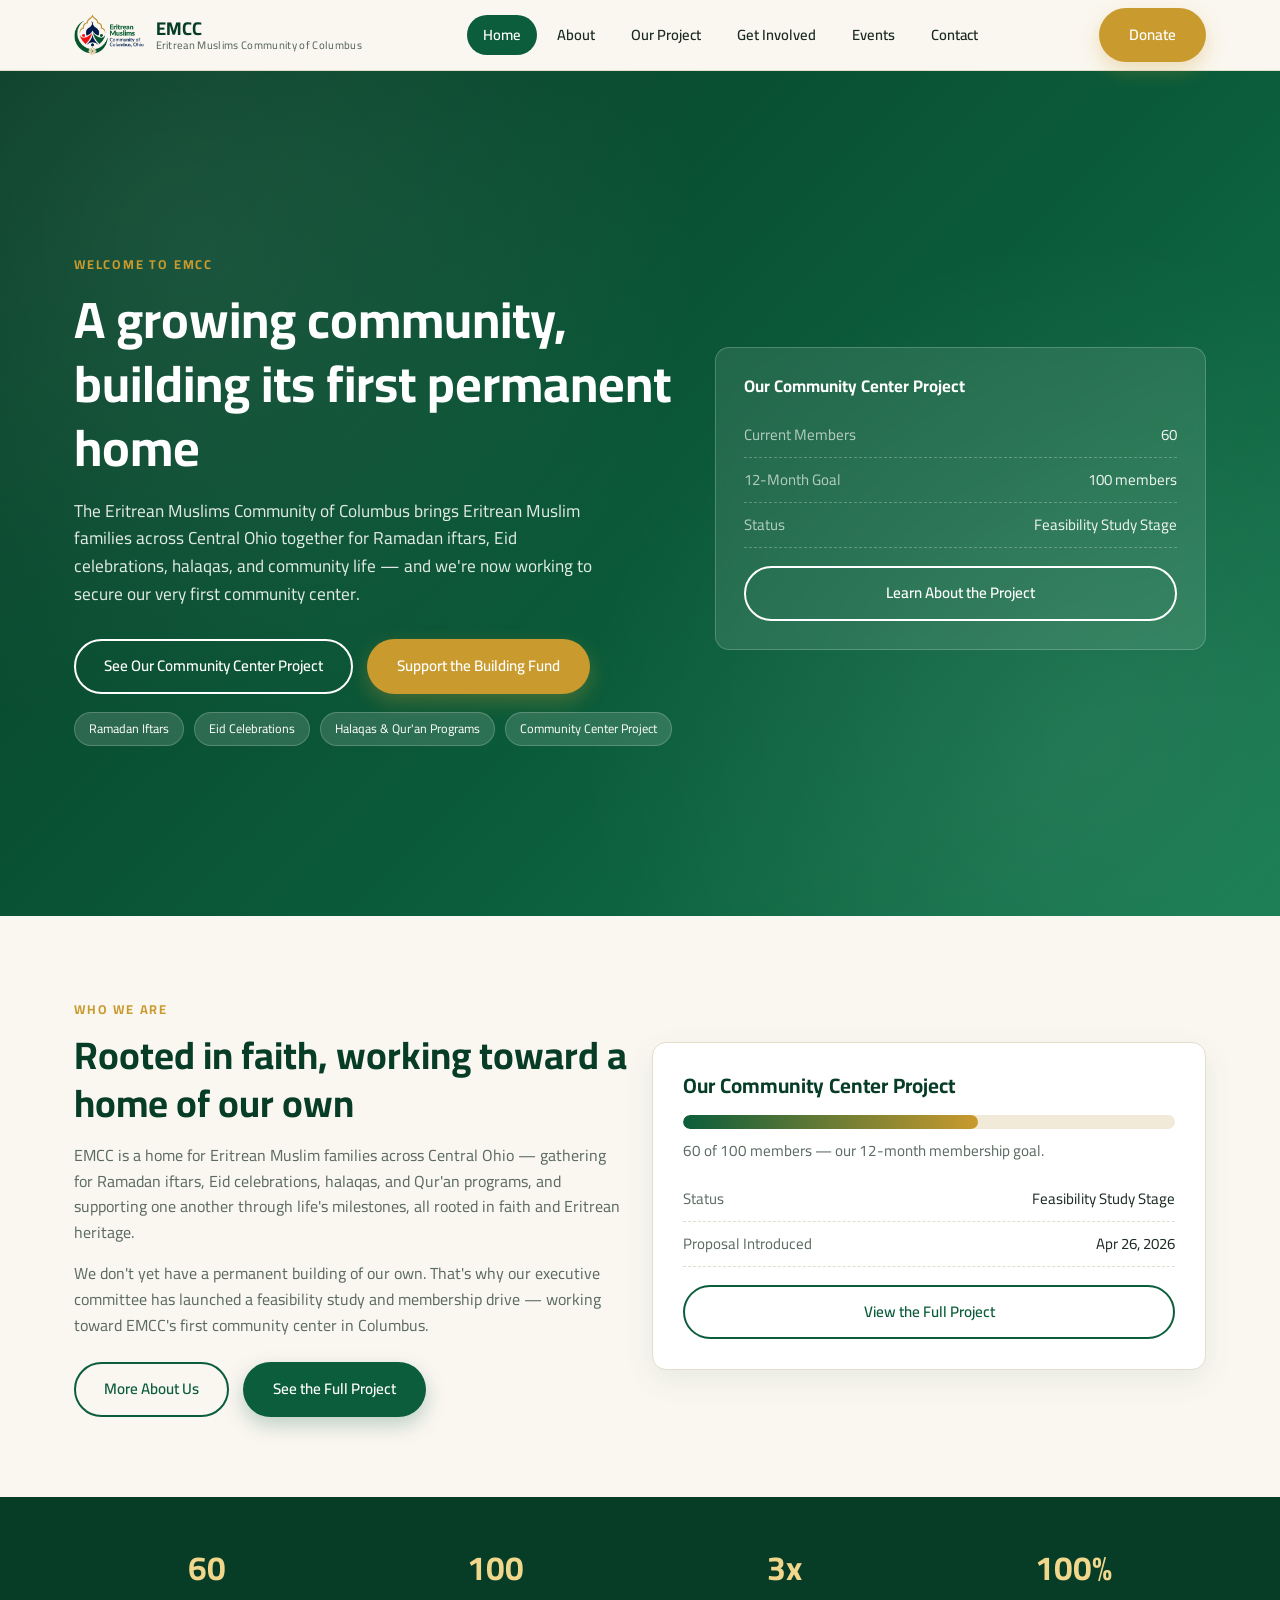
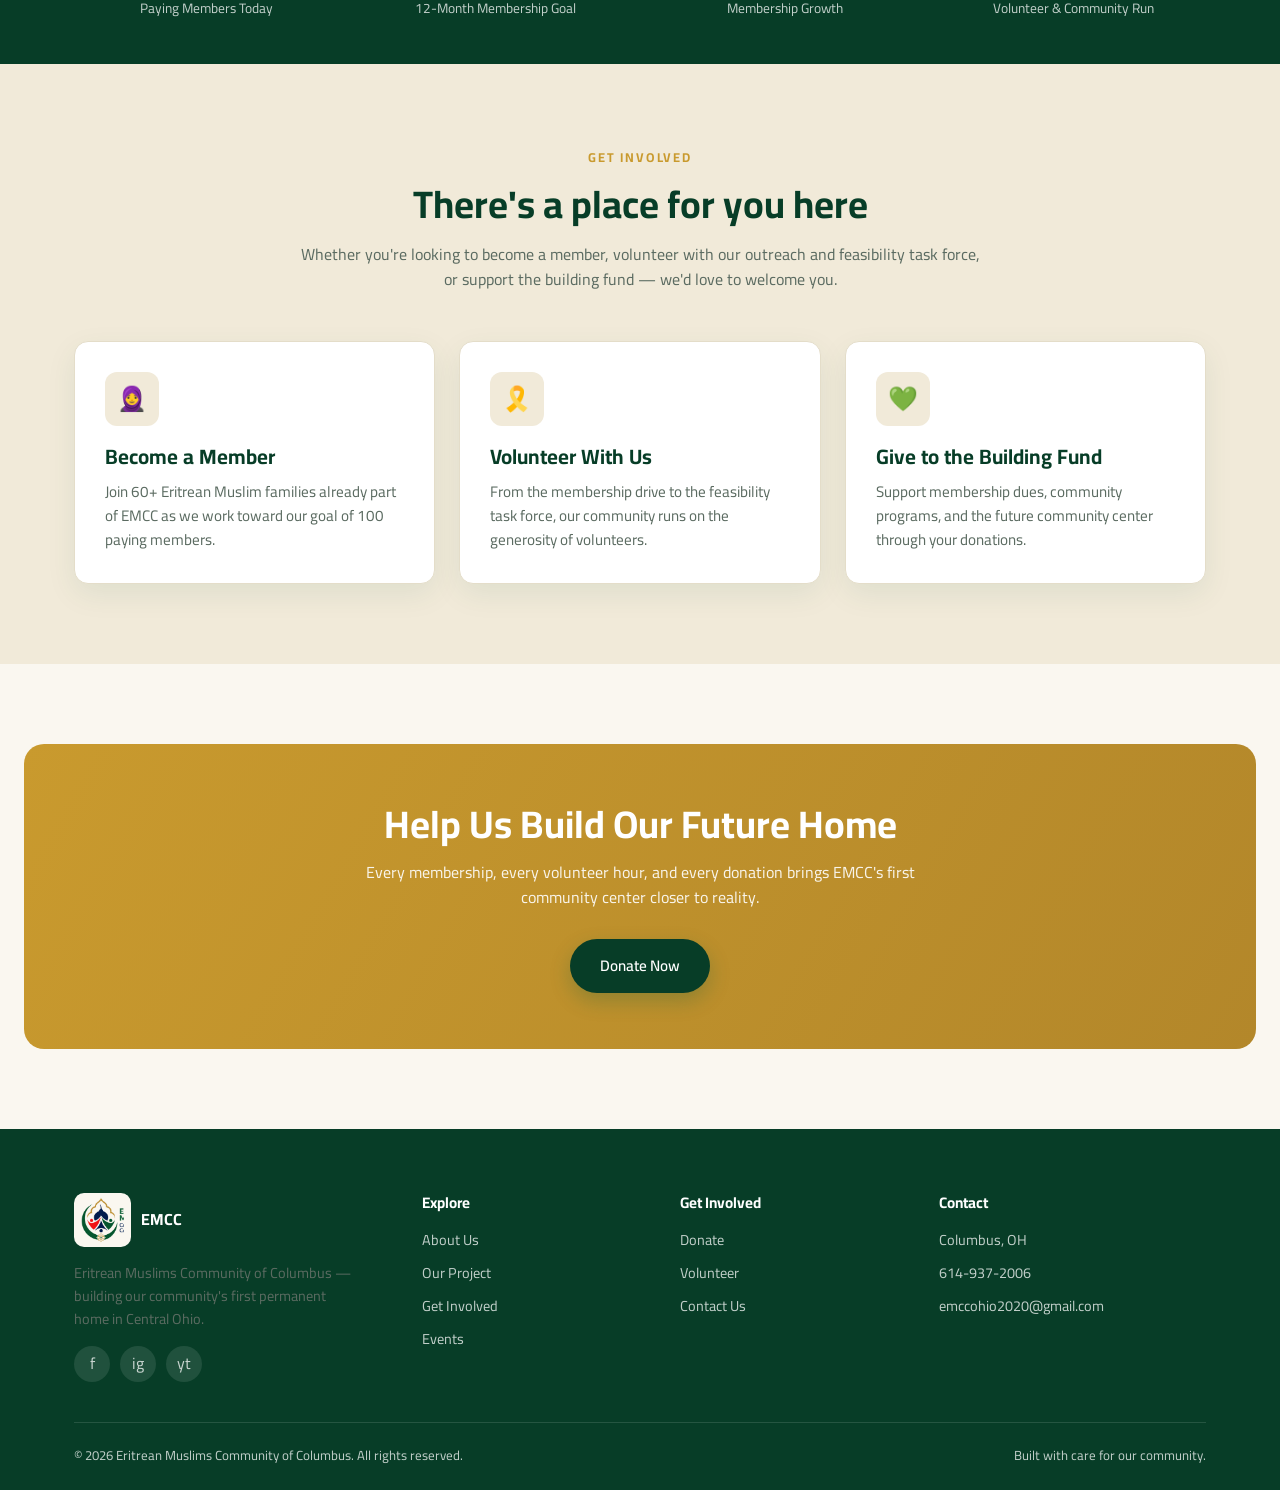
==== index.html @ d133745d "Initial version app" ====
<!DOCTYPE html>
<html lang="en">
<head>
<meta charset="UTF-8">
<meta name="viewport" content="width=device-width, initial-scale=1.0">
<title>EMCC — Eritrean Muslims Community of Columbus, Ohio</title>
<meta name="description" content="Eritrean Muslims Community of Columbus (EMCC) — building our community's first permanent community center in Columbus, Ohio.">
<link rel="preconnect" href="https://fonts.googleapis.com">
<link href="https://fonts.googleapis.com/css2?family=Cairo:wght@400;600;700;800&family=Poppins:wght@400;500;600;700&display=swap" rel="stylesheet">
<link rel="icon" type="image/png" href="assets/img/emcc-favicon.png">
<link rel="stylesheet" href="assets/css/style.css">
</head>
<body>

<header class="site-header">
  <div class="header-inner container">
    <a href="index.html" class="brand">
      <img src="assets/img/emcc-logo-full.png" alt="EMCC — Eritrean Muslims Community of Columbus" class="brand-mark-full">
      <span class="brand-text">EMCC<span class="full">Eritrean Muslims Community of Columbus</span></span>
    </a>
    <nav class="nav-links">
      <a href="index.html">Home</a>
      <a href="about.html">About</a>
      <a href="project.html">Our Project</a>
      <a href="services.html">Get Involved</a>
      <a href="events.html">Events</a>
      <a href="contact.html">Contact</a>
    </nav>
    <div class="header-cta">
      <a href="donate.html" class="btn btn-accent">Donate</a>
      <button class="nav-toggle" aria-label="Toggle menu"><span></span><span></span><span></span></button>
    </div>
  </div>
</header>

<section class="hero">
  <div class="hero-inner">
    <div>
      <span class="eyebrow">Welcome to EMCC</span>
      <h1>A growing community, building its first permanent home</h1>
      <p class="lead">The Eritrean Muslims Community of Columbus brings Eritrean Muslim families across Central Ohio together for Ramadan iftars, Eid celebrations, halaqas, and community life — and we're now working to secure our very first community center.</p>
      <div class="btn-row">
        <a href="project.html" class="btn btn-outline">See Our Community Center Project</a>
        <a href="donate.html" class="btn btn-accent">Support the Building Fund</a>
      </div>
      <div class="badge-list">
        <span class="badge">Ramadan Iftars</span>
        <span class="badge">Eid Celebrations</span>
        <span class="badge">Halaqas &amp; Qur'an Programs</span>
        <span class="badge">Community Center Project</span>
      </div>
    </div>
    <div class="hero-card">
      <h3>Our Community Center Project</h3>
      <div class="hero-info-row"><span>Current Members</span><span>60</span></div>
      <div class="hero-info-row"><span>12-Month Goal</span><span>100 members</span></div>
      <div class="hero-info-row"><span>Status</span><span>Feasibility Study Stage</span></div>
      <a href="project.html" class="btn btn-outline" style="width:100%; justify-content:center; margin-top:18px;">Learn About the Project</a>
    </div>
  </div>
</section>

<section>
  <div class="container grid grid-2" style="align-items:center;">
    <div>
      <span class="eyebrow">Who We Are</span>
      <h2>Rooted in faith, working toward a home of our own</h2>
      <p style="margin-top:16px;">EMCC is a home for Eritrean Muslim families across Central Ohio — gathering for Ramadan iftars, Eid celebrations, halaqas, and Qur'an programs, and supporting one another through life's milestones, all rooted in faith and Eritrean heritage.</p>
      <p style="margin-top:16px;">We don't yet have a permanent building of our own. That's why our executive committee has launched a feasibility study and membership drive — working toward EMCC's first community center in Columbus.</p>
      <div class="btn-row" style="margin-top:24px;">
        <a href="about.html" class="btn btn-outline-dark">More About Us</a>
        <a href="project.html" class="btn btn-primary">See the Full Project</a>
      </div>
    </div>
    <div class="card">
      <h3 style="margin-bottom:16px;">Our Community Center Project</h3>
      <div class="progress-track"><div class="progress-fill" style="width:60%;"></div></div>
      <p class="progress-caption" style="margin-bottom:14px;">60 of 100 members — our 12-month membership goal.</p>
      <div class="hero-info-row" style="border-color:var(--border); color:var(--text);"><span style="color:var(--muted);">Status</span><span>Feasibility Study Stage</span></div>
      <div class="hero-info-row" style="border-color:var(--border); color:var(--text);"><span style="color:var(--muted);">Proposal Introduced</span><span>Apr 26, 2026</span></div>
      <a href="project.html" class="btn btn-outline-dark" style="width:100%; justify-content:center; margin-top:18px;">View the Full Project</a>
    </div>
  </div>
</section>

<section class="stats">
  <div class="container grid grid-4">
    <div><div class="num">60</div><div class="label">Paying Members Today</div></div>
    <div><div class="num">100</div><div class="label">12-Month Membership Goal</div></div>
    <div><div class="num">3x</div><div class="label">Membership Growth</div></div>
    <div><div class="num">100%</div><div class="label">Volunteer &amp; Community Run</div></div>
  </div>
</section>

<section class="alt-bg-cream">
  <div class="container">
    <div class="section-head">
      <span class="eyebrow">Get Involved</span>
      <h2>There's a place for you here</h2>
      <p>Whether you're looking to become a member, volunteer with our outreach and feasibility task force, or support the building fund — we'd love to welcome you.</p>
    </div>
    <div class="grid grid-3">
      <div class="card">
        <div class="icon">🧕</div>
        <h3>Become a Member</h3>
        <p>Join 60+ Eritrean Muslim families already part of EMCC as we work toward our goal of 100 paying members.</p>
      </div>
      <div class="card">
        <div class="icon">🎗️</div>
        <h3>Volunteer With Us</h3>
        <p>From the membership drive to the feasibility task force, our community runs on the generosity of volunteers.</p>
      </div>
      <div class="card">
        <div class="icon">💚</div>
        <h3>Give to the Building Fund</h3>
        <p>Support membership dues, community programs, and the future community center through your donations.</p>
      </div>
    </div>
  </div>
</section>

<section>
  <div class="cta-banner">
    <h2>Help Us Build Our Future Home</h2>
    <p>Every membership, every volunteer hour, and every donation brings EMCC's first community center closer to reality.</p>
    <a href="donate.html" class="btn btn-primary" style="background:var(--primary-dark);">Donate Now</a>
  </div>
</section>

<footer class="site-footer">
  <div class="container">
    <div class="footer-grid">
      <div>
        <div class="footer-brand"><img src="assets/img/emcc-logo.png" alt="EMCC logo: map of Eritrea with crescent and star" class="brand-mark"> EMCC</div>
        <p style="font-size:0.9rem; max-width:280px;">Eritrean Muslims Community of Columbus — building our community's first permanent home in Central Ohio.</p>
        <div class="footer-social">
          <a href="#" aria-label="Facebook">f</a>
          <a href="#" aria-label="Instagram">ig</a>
          <a href="#" aria-label="YouTube">yt</a>
        </div>
      </div>
      <div>
        <h4>Explore</h4>
        <ul>
          <li><a href="about.html">About Us</a></li>
          <li><a href="project.html">Our Project</a></li>
          <li><a href="services.html">Get Involved</a></li>
          <li><a href="events.html">Events</a></li>
        </ul>
      </div>
      <div>
        <h4>Get Involved</h4>
        <ul>
          <li><a href="donate.html">Donate</a></li>
          <li><a href="services.html#volunteer">Volunteer</a></li>
          <li><a href="contact.html">Contact Us</a></li>
        </ul>
      </div>
      <div>
        <h4>Contact</h4>
        <ul>
          <li>Columbus, OH</li>
          <li>614-937-2006</li>
          <li>emccohio2020@gmail.com</li>
        </ul>
      </div>
    </div>
    <div class="footer-bottom">
      <span>© <span class="js-year"></span> Eritrean Muslims Community of Columbus. All rights reserved.</span>
      <span>Built with care for our community.</span>
    </div>
  </div>
</footer>

<script src="assets/js/main.js"></script>
</body>
</html>
---- assets/css/style.css ----
/* ===================================================
   EMCC — Eritrean Muslims Community of Columbus, Ohio
   =================================================== */

:root {
  --primary: #0b5d3b;
  --primary-dark: #073d27;
  --primary-light: #147a4e;
  --accent: #c99a2e;
  --accent-light: #f0d78c;
  --cream: #faf7f0;
  --cream-dark: #f1ead9;
  --text: #1c2b22;
  --muted: #5b6b61;
  --white: #ffffff;
  --border: #e4ddc9;
  --shadow: 0 10px 30px rgba(11, 93, 59, 0.08);
  --radius: 14px;
  --max-width: 1180px;
  --font: 'Poppins', 'Segoe UI', sans-serif;
  --font-arabic: 'Cairo', 'Poppins', sans-serif;
}

* { box-sizing: border-box; margin: 0; padding: 0; }

html { scroll-behavior: smooth; }

body {
  font-family: var(--font-arabic);
  color: var(--text);
  background: var(--cream);
  line-height: 1.6;
  -webkit-font-smoothing: antialiased;
}

img { max-width: 100%; display: block; }

a { color: inherit; text-decoration: none; }

ul { list-style: none; }

.container {
  max-width: var(--max-width);
  margin: 0 auto;
  padding: 0 24px;
}

section { padding: 80px 0; }

h1, h2, h3, h4 {
  font-weight: 700;
  line-height: 1.25;
  color: var(--primary-dark);
}

h1 { font-size: clamp(2.1rem, 4vw, 3.4rem); }
h2 { font-size: clamp(1.7rem, 3vw, 2.4rem); }
h3 { font-size: 1.3rem; }

p { color: var(--muted); }

.eyebrow {
  display: inline-block;
  font-size: 0.8rem;
  font-weight: 700;
  letter-spacing: 0.14em;
  text-transform: uppercase;
  color: var(--accent);
  margin-bottom: 12px;
}

.section-head {
  text-align: center;
  max-width: 680px;
  margin: 0 auto 48px;
}

.section-head p { margin-top: 14px; }

/* Buttons */
.btn {
  display: inline-flex;
  align-items: center;
  gap: 8px;
  padding: 13px 28px;
  border-radius: 999px;
  font-weight: 600;
  font-size: 0.95rem;
  border: 2px solid transparent;
  cursor: pointer;
  transition: transform 0.2s ease, box-shadow 0.2s ease, background 0.2s ease, color 0.2s ease;
}
.btn:hover { transform: translateY(-2px); }

.btn-primary {
  background: var(--primary);
  color: var(--white);
  box-shadow: 0 8px 20px rgba(11, 93, 59, 0.25);
}
.btn-primary:hover { background: var(--primary-dark); }

.btn-accent {
  background: var(--accent);
  color: var(--white);
  box-shadow: 0 8px 20px rgba(201, 154, 46, 0.3);
}
.btn-accent:hover { background: #b3872a; }

.btn-outline {
  background: transparent;
  border-color: var(--white);
  color: var(--white);
}
.btn-outline:hover { background: var(--white); color: var(--primary); }

.btn-outline-dark {
  background: transparent;
  border-color: var(--primary);
  color: var(--primary);
}
.btn-outline-dark:hover { background: var(--primary); color: var(--white); }

.btn-row { display: flex; gap: 14px; flex-wrap: wrap; }

/* ===== Header ===== */
.site-header {
  position: relative;
  z-index: 10;
  background: rgba(250, 247, 240, 0.92);
  backdrop-filter: blur(10px);
  border-bottom: 1px solid var(--border);
}

.header-inner {
  display: flex;
  align-items: center;
  justify-content: space-between;
  padding: 8px 24px;
}

.brand {
  display: flex;
  align-items: center;
  gap: 12px;
  font-weight: 700;
  font-size: 1.15rem;
  color: var(--primary-dark);
}

.brand-mark {
  height: 54px;
  width: auto;
  display: block;
  flex-shrink: 0;
  object-fit: contain;
  background: var(--cream);
  border-radius: 10px;
  padding: 4px 7px;
}

.brand-mark-full {
  height: 42px;
  width: auto;
  display: block;
  flex-shrink: 0;
  object-fit: contain;
  background: none;
  border-radius: 0;
  padding: 0;
}

.brand-text { display: flex; flex-direction: column; line-height: 1.15; }
.brand-text .full { font-size: 0.68rem; font-weight: 500; color: var(--muted); letter-spacing: 0.03em; }

.nav-links {
  display: flex;
  align-items: center;
  gap: 4px;
}

.nav-links a {
  padding: 8px 16px;
  border-radius: 999px;
  font-weight: 600;
  font-size: 0.92rem;
  color: var(--text);
  transition: background 0.2s ease, color 0.2s ease;
}

.nav-links a:hover,
.nav-links a.active {
  background: var(--primary);
  color: var(--white);
}

.header-cta { display: flex; align-items: center; gap: 10px; }

.nav-toggle {
  display: none;
  flex-direction: column;
  gap: 5px;
  background: none;
  border: none;
  cursor: pointer;
  padding: 8px;
}
.nav-toggle span {
  width: 24px;
  height: 2px;
  background: var(--primary-dark);
  border-radius: 2px;
}

/* ===== Hero ===== */
.hero {
  position: relative;
  background: linear-gradient(135deg, var(--primary-dark), var(--primary) 60%, var(--primary-light));
  color: var(--white);
  overflow: hidden;
}

.hero::before {
  content: "";
  position: absolute;
  inset: 0;
  background-image:
    radial-gradient(circle at 15% 20%, rgba(255,255,255,0.08) 0, transparent 40%),
    radial-gradient(circle at 85% 80%, rgba(255,255,255,0.08) 0, transparent 40%);
  pointer-events: none;
}

.hero-inner {
  position: relative;
  padding: 100px 24px 90px;
  max-width: var(--max-width);
  margin: 0 auto;
  display: grid;
  grid-template-columns: 1.1fr 0.9fr;
  gap: 40px;
  align-items: center;
}

.hero small.eyebrow { color: var(--accent-light); }

.hero h1 { color: var(--white); margin-bottom: 18px; }

.hero p.lead {
  color: rgba(255,255,255,0.88);
  font-size: 1.08rem;
  max-width: 520px;
  margin-bottom: 32px;
}

.hero-card {
  background: rgba(255,255,255,0.1);
  border: 1px solid rgba(255,255,255,0.2);
  border-radius: var(--radius);
  padding: 28px;
  backdrop-filter: blur(6px);
}

.hero-card h3 { color: var(--white); margin-bottom: 16px; font-size: 1.05rem; }

.hero-info-row {
  display: flex;
  justify-content: space-between;
  align-items: baseline;
  padding: 10px 0;
  border-bottom: 1px dashed rgba(255,255,255,0.25);
  color: rgba(255,255,255,0.92);
  font-size: 0.94rem;
}
.hero-info-row:last-child { border-bottom: none; }
.hero-info-row span:first-child { color: rgba(255,255,255,0.65); }

.page-hero {
  background: linear-gradient(135deg, var(--primary-dark), var(--primary));
  color: var(--white);
  padding: 70px 24px;
  text-align: center;
}
.page-hero h1 { color: var(--white); margin-bottom: 12px; }
.page-hero p { color: rgba(255,255,255,0.85); max-width: 600px; margin: 0 auto; }

/* ===== Cards / Grids ===== */
.grid {
  display: grid;
  gap: 24px;
}
.grid-3 { grid-template-columns: repeat(3, 1fr); }
.grid-2 { grid-template-columns: repeat(2, 1fr); }
.grid-4 { grid-template-columns: repeat(4, 1fr); }

.card {
  background: var(--white);
  border-radius: var(--radius);
  padding: 30px;
  box-shadow: var(--shadow);
  border: 1px solid var(--border);
  transition: transform 0.25s ease, box-shadow 0.25s ease;
}
.card:hover { transform: translateY(-4px); box-shadow: 0 16px 36px rgba(11,93,59,0.14); }

.card .icon {
  width: 54px;
  height: 54px;
  border-radius: 12px;
  background: var(--cream-dark);
  color: var(--primary);
  display: flex;
  align-items: center;
  justify-content: center;
  font-size: 1.5rem;
  margin-bottom: 18px;
}

.card h3 { margin-bottom: 10px; }
.card p { font-size: 0.95rem; }

.alt-bg { background: var(--white); }
.alt-bg-cream { background: var(--cream-dark); }

/* ===== Stats strip ===== */
.stats {
  background: var(--primary-dark);
  color: var(--white);
  padding: 44px 0;
}
.stats .grid-4 { text-align: center; }
.stats .num { font-size: 2.1rem; font-weight: 700; color: var(--accent-light); }
.stats .label { font-size: 0.85rem; color: rgba(255,255,255,0.75); margin-top: 4px; }

/* ===== Progress bar ===== */
.progress-wrap {
  background: var(--white);
  border: 1px solid var(--border);
  border-radius: var(--radius);
  padding: 28px 30px;
  box-shadow: var(--shadow);
}
.progress-wrap .progress-top {
  display: flex;
  justify-content: space-between;
  align-items: baseline;
  margin-bottom: 12px;
  flex-wrap: wrap;
  gap: 8px;
}
.progress-wrap .progress-top strong { font-size: 1.4rem; color: var(--primary-dark); }
.progress-track {
  width: 100%;
  height: 14px;
  border-radius: 999px;
  background: var(--cream-dark);
  overflow: hidden;
}
.progress-fill {
  height: 100%;
  border-radius: 999px;
  background: linear-gradient(90deg, var(--primary), var(--accent));
}
.progress-caption { margin-top: 10px; font-size: 0.85rem; color: var(--muted); }

/* ===== Milestone timeline (compact) ===== */
.milestone {
  display: flex;
  gap: 14px;
  align-items: flex-start;
  padding: 16px 0;
  border-bottom: 1px solid var(--border);
}
.milestone:last-child { border-bottom: none; }
.milestone .dot {
  width: 12px; height: 12px;
  border-radius: 50%;
  background: var(--accent);
  margin-top: 6px;
  flex-shrink: 0;
}
.milestone .dot.done { background: var(--primary); }
.milestone h4 { font-size: 1rem; color: var(--primary-dark); margin-bottom: 4px; }
.milestone .when { font-size: 0.78rem; text-transform: uppercase; letter-spacing: 0.05em; color: var(--accent); font-weight: 700; margin-bottom: 4px; }

/* ===== Prayer times table ===== */
.prayer-table {
  width: 100%;
  border-collapse: collapse;
  background: var(--white);
  border-radius: var(--radius);
  overflow: hidden;
  box-shadow: var(--shadow);
}
.prayer-table th, .prayer-table td {
  padding: 16px 18px;
  text-align: center;
  border-bottom: 1px solid var(--border);
  font-size: 0.95rem;
}
.prayer-table th {
  background: var(--primary);
  color: var(--white);
  font-weight: 600;
  text-transform: uppercase;
  font-size: 0.78rem;
  letter-spacing: 0.06em;
}
.prayer-table tr:last-child td { border-bottom: none; }
.prayer-table tr:nth-child(even) td { background: var(--cream-dark); }

.note-box {
  background: var(--cream-dark);
  border-left: 4px solid var(--accent);
  padding: 18px 22px;
  border-radius: 8px;
  font-size: 0.92rem;
  color: var(--text);
  margin-top: 24px;
}

/* ===== Events ===== */
.event-card {
  display: flex;
  gap: 20px;
  background: var(--white);
  border-radius: var(--radius);
  box-shadow: var(--shadow);
  border: 1px solid var(--border);
  overflow: hidden;
}
.event-date {
  flex-shrink: 0;
  width: 100px;
  background: var(--primary);
  color: var(--white);
  display: flex;
  flex-direction: column;
  align-items: center;
  justify-content: center;
  text-align: center;
}
.event-date .day { font-size: 1.8rem; font-weight: 700; }
.event-date .month { font-size: 0.8rem; text-transform: uppercase; letter-spacing: 0.06em; }
.event-body { padding: 22px 24px; }
.event-meta { display: flex; gap: 16px; font-size: 0.85rem; color: var(--muted); margin: 8px 0 10px; flex-wrap: wrap; }

/* ===== Donate ===== */
.donate-option {
  background: var(--white);
  border: 1px solid var(--border);
  border-radius: var(--radius);
  padding: 28px;
  box-shadow: var(--shadow);
}
.donate-option h3 { margin-bottom: 8px; }
.donate-option .tag {
  display: inline-block;
  background: var(--accent-light);
  color: var(--primary-dark);
  font-size: 0.72rem;
  font-weight: 700;
  padding: 4px 10px;
  border-radius: 999px;
  margin-bottom: 12px;
  text-transform: uppercase;
  letter-spacing: 0.04em;
}

/* ===== Contact ===== */
.contact-wrap {
  display: grid;
  grid-template-columns: 1fr 1fr;
  gap: 40px;
  align-items: start;
}
.contact-info-card {
  background: var(--primary-dark);
  color: var(--white);
  border-radius: var(--radius);
  padding: 34px;
}
.contact-info-card h3 { color: var(--white); }
.contact-info-item {
  display: flex;
  gap: 14px;
  margin-top: 22px;
  align-items: flex-start;
}
.contact-info-item .icon {
  width: 40px; height: 40px;
  border-radius: 10px;
  background: rgba(255,255,255,0.12);
  display: flex; align-items: center; justify-content: center;
  flex-shrink: 0;
  color: var(--accent-light);
}
.contact-info-item strong { display: block; margin-bottom: 3px; color: var(--white); }
.contact-info-item span, .contact-info-item a { color: rgba(255,255,255,0.8); font-size: 0.92rem; }

.form-field { margin-bottom: 18px; }
.form-field label { display: block; font-weight: 600; margin-bottom: 6px; font-size: 0.9rem; }
.form-field input,
.form-field select,
.form-field textarea {
  width: 100%;
  padding: 12px 14px;
  border-radius: 10px;
  border: 1px solid var(--border);
  font-family: inherit;
  font-size: 0.95rem;
  background: var(--white);
  color: var(--text);
}
.form-field input:focus,
.form-field select:focus,
.form-field textarea:focus {
  outline: none;
  border-color: var(--primary);
  box-shadow: 0 0 0 3px rgba(11,93,59,0.12);
}
.form-row { display: grid; grid-template-columns: 1fr 1fr; gap: 16px; }
.form-status { margin-top: 14px; font-size: 0.9rem; font-weight: 600; display: none; }
.form-status.show { display: block; }
.form-status.ok { color: var(--primary); }

.map-embed {
  border-radius: var(--radius);
  overflow: hidden;
  box-shadow: var(--shadow);
  border: 1px solid var(--border);
  margin-top: 30px;
}
.map-embed iframe { width: 100%; height: 320px; border: 0; display: block; }

/* ===== CTA banner ===== */
.cta-banner {
  background: linear-gradient(120deg, var(--accent), #b3872a);
  color: var(--white);
  border-radius: 20px;
  padding: 56px;
  text-align: center;
  margin: 0 24px;
}
.cta-banner h2 { color: var(--white); }
.cta-banner p { color: rgba(255,255,255,0.9); max-width: 560px; margin: 12px auto 28px; }

/* ===== Footer ===== */
.site-footer {
  background: var(--primary-dark);
  color: rgba(255,255,255,0.75);
  padding: 64px 0 24px;
}
.footer-grid {
  display: grid;
  grid-template-columns: 1.4fr 1fr 1fr 1.2fr;
  gap: 36px;
  padding-bottom: 40px;
  border-bottom: 1px solid rgba(255,255,255,0.12);
}
.footer-brand { display: flex; align-items: center; gap: 10px; color: var(--white); font-weight: 700; margin-bottom: 14px; }
.footer-grid h4 { color: var(--white); font-size: 0.95rem; margin-bottom: 16px; }
.footer-grid ul li { margin-bottom: 10px; font-size: 0.9rem; }
.footer-grid ul li a:hover { color: var(--accent-light); }
.footer-social { display: flex; gap: 10px; margin-top: 16px; }
.footer-social a {
  width: 36px; height: 36px;
  border-radius: 50%;
  background: rgba(255,255,255,0.1);
  display: flex; align-items: center; justify-content: center;
  transition: background 0.2s ease;
}
.footer-social a:hover { background: var(--accent); }
.footer-bottom {
  display: flex;
  justify-content: space-between;
  align-items: center;
  padding-top: 22px;
  font-size: 0.82rem;
  flex-wrap: wrap;
  gap: 10px;
}

/* ===== Utility ===== */
.mt-0 { margin-top: 0; }
.text-center { text-align: center; }
.badge-list { display: flex; gap: 10px; flex-wrap: wrap; margin-top: 18px; }
.badge {
  background: rgba(255,255,255,0.14);
  color: var(--white);
  font-size: 0.78rem;
  padding: 6px 14px;
  border-radius: 999px;
  border: 1px solid rgba(255,255,255,0.2);
}

.timeline-item {
  display: flex;
  gap: 20px;
  padding-bottom: 30px;
  position: relative;
}
.timeline-item::before {
  content: "";
  position: absolute;
  left: 21px;
  top: 44px;
  bottom: 0;
  width: 2px;
  background: var(--border);
}
.timeline-item:last-child::before { display: none; }
.timeline-dot {
  width: 44px; height: 44px;
  border-radius: 50%;
  background: var(--primary);
  color: var(--white);
  flex-shrink: 0;
  display: flex; align-items: center; justify-content: center;
  font-weight: 700;
  font-size: 0.9rem;
}

.leader-card { text-align: center; }
.leader-card .avatar {
  width: 92px; height: 92px;
  border-radius: 50%;
  margin: 0 auto 16px;
  background: var(--cream-dark);
  display: flex; align-items: center; justify-content: center;
  font-size: 2rem;
  color: var(--primary);
  border: 3px solid var(--accent-light);
}
.leader-card .role { color: var(--accent); font-weight: 600; font-size: 0.85rem; margin-bottom: 8px; }

/* ===== Responsive ===== */
@media (max-width: 960px) {
  .hero-inner { grid-template-columns: 1fr; }
  .grid-4 { grid-template-columns: repeat(2, 1fr); }
  .grid-3 { grid-template-columns: repeat(2, 1fr); }
  .footer-grid { grid-template-columns: 1fr 1fr; }
  .contact-wrap { grid-template-columns: 1fr; }
}

@media (max-width: 720px) {
  .nav-links { display: none; }
  .nav-toggle { display: flex; }
  .header-inner.open .nav-links {
    display: flex;
    position: absolute;
    top: 100%; left: 0; right: 0;
    background: var(--cream);
    flex-direction: column;
    padding: 12px 24px 20px;
    border-bottom: 1px solid var(--border);
    gap: 6px;
  }
  .header-inner.open .nav-links a { width: 100%; padding: 12px 16px; }
  .grid-3, .grid-4, .grid-2 { grid-template-columns: 1fr; }
  .footer-grid { grid-template-columns: 1fr; }
  .footer-bottom { flex-direction: column; align-items: flex-start; }
  section { padding: 56px 0; }
  .cta-banner { padding: 40px 24px; margin: 0 16px; }
  .form-row { grid-template-columns: 1fr; }
  .event-card { flex-direction: column; }
  .event-date { flex-direction: row; gap: 8px; width: 100%; padding: 10px; }
  .hero-card { order: -1; }
}
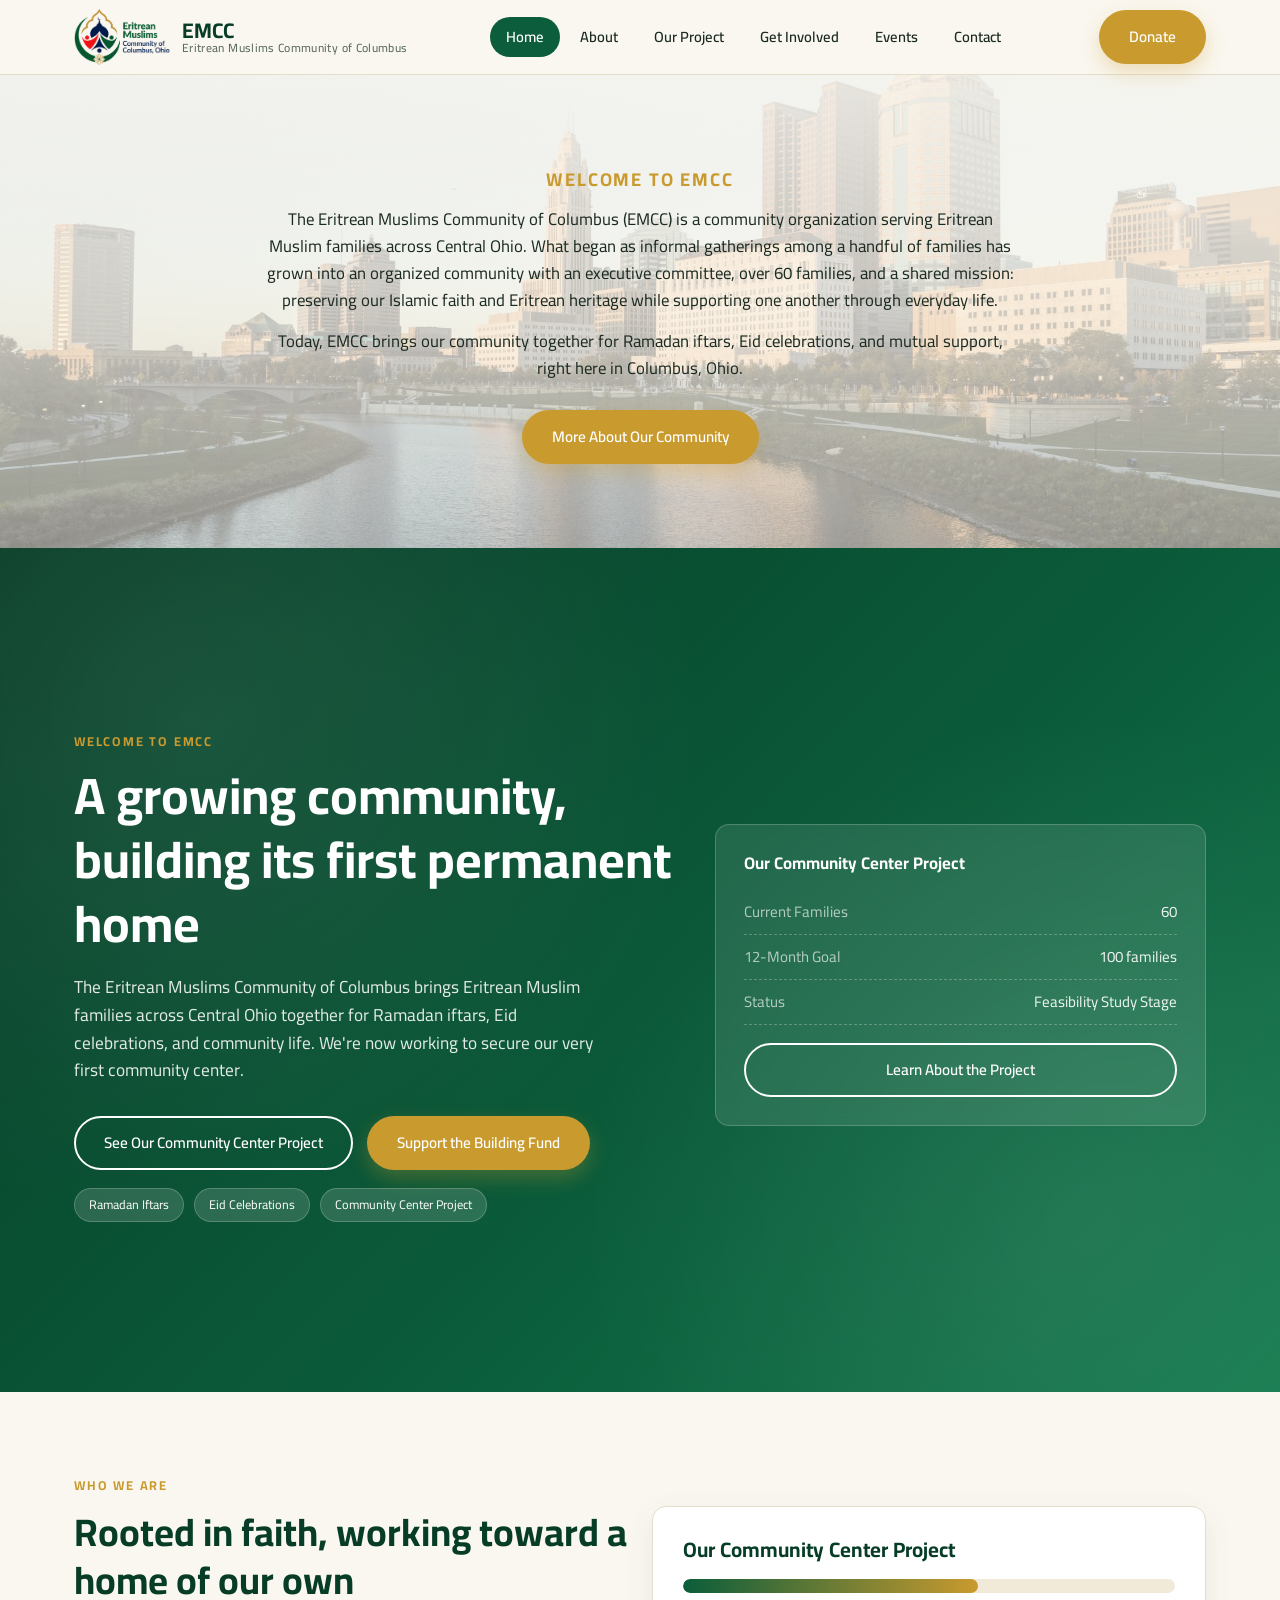
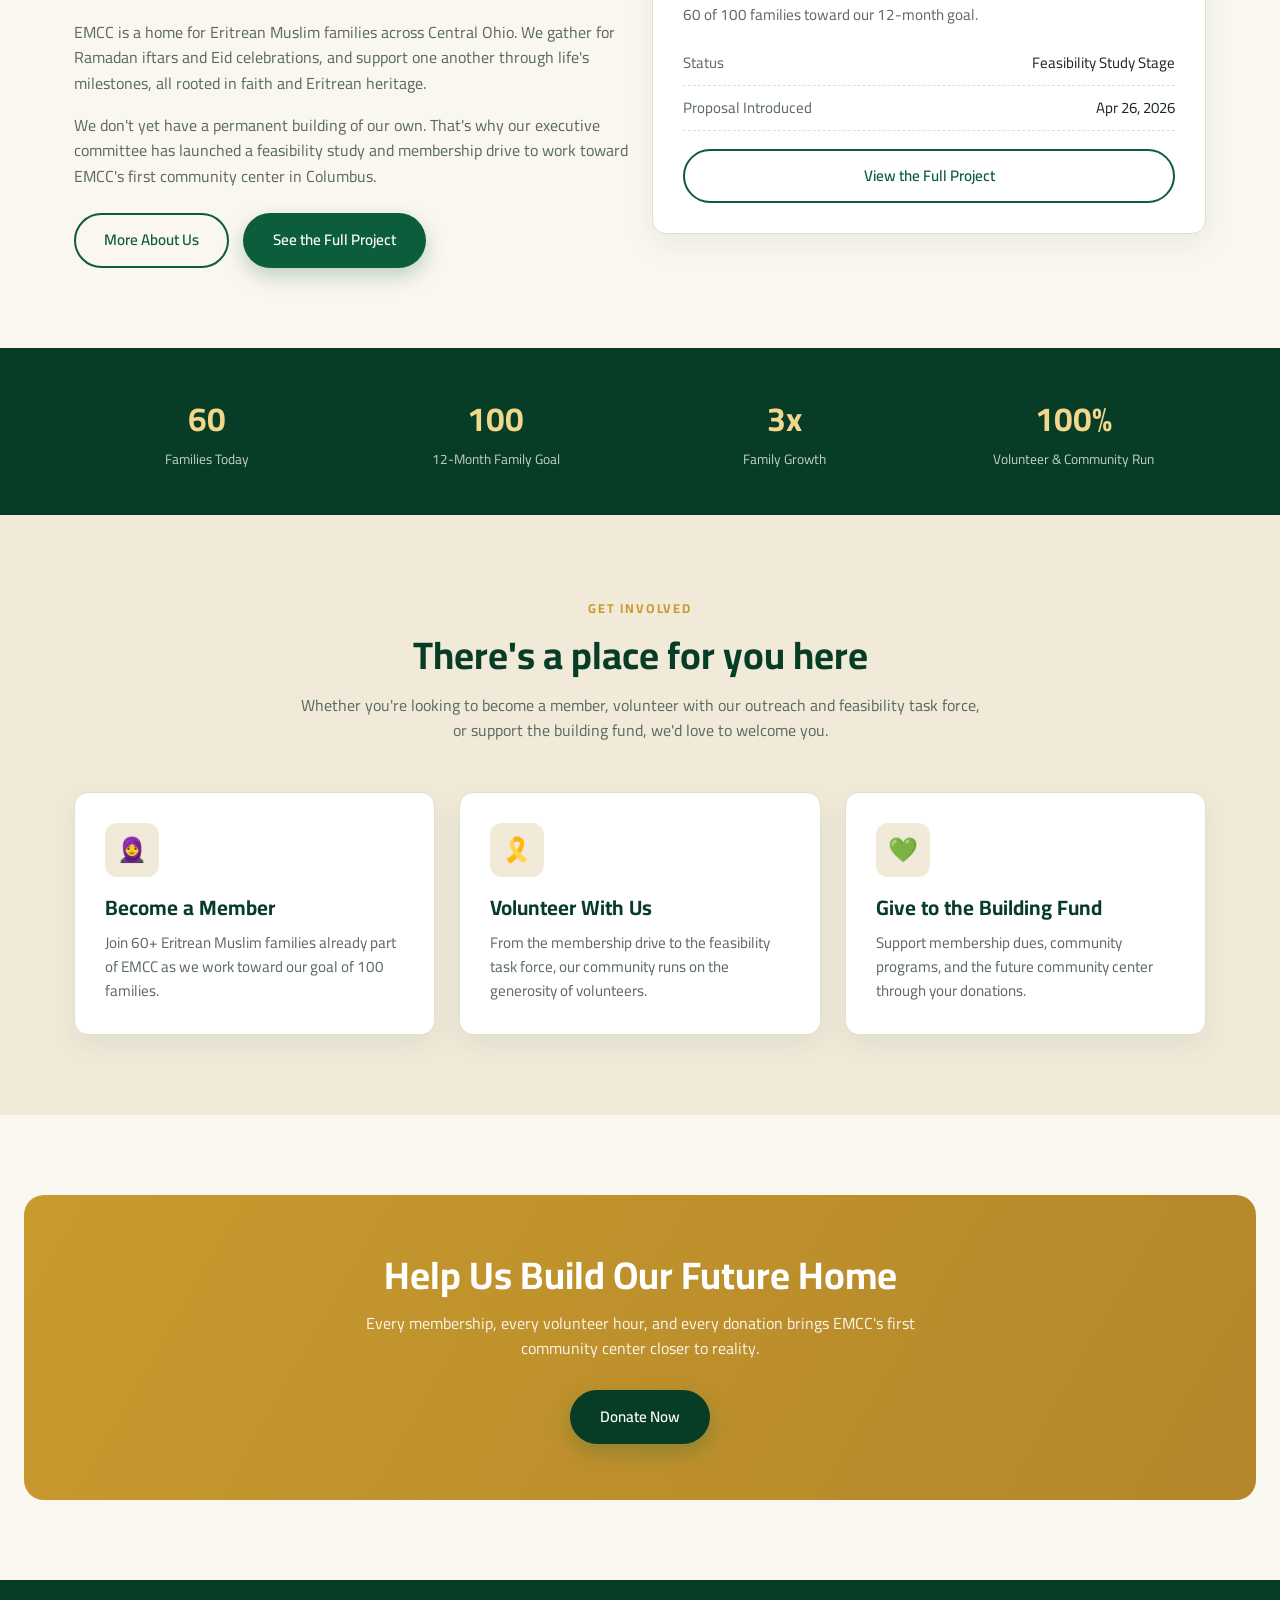
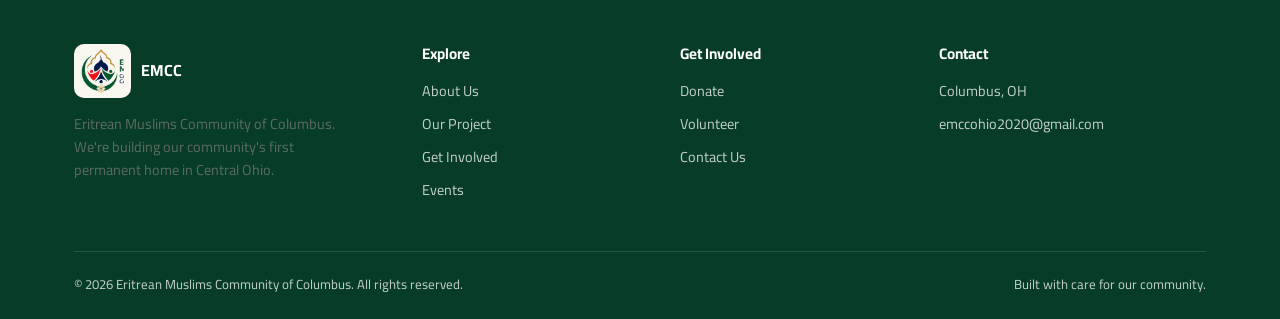
==== commit 02ba95c3: "Update site content, logo, and homepage layout for launch Covers header/footer logo updates, homepag" ====
--- a/index.html
+++ b/index.html
@@ -3,8 +3,8 @@
 <head>
 <meta charset="UTF-8">
 <meta name="viewport" content="width=device-width, initial-scale=1.0">
-<title>EMCC — Eritrean Muslims Community of Columbus, Ohio</title>
-<meta name="description" content="Eritrean Muslims Community of Columbus (EMCC) — building our community's first permanent community center in Columbus, Ohio.">
+<title>EMCC | Eritrean Muslims Community of Columbus, Ohio</title>
+<meta name="description" content="Eritrean Muslims Community of Columbus (EMCC) is building our community's first permanent community center in Columbus, Ohio.">
 <link rel="preconnect" href="https://fonts.googleapis.com">
 <link href="https://fonts.googleapis.com/css2?family=Cairo:wght@400;600;700;800&family=Poppins:wght@400;500;600;700&display=swap" rel="stylesheet">
 <link rel="icon" type="image/png" href="assets/img/emcc-favicon.png">
@@ -15,7 +15,7 @@
 <header class="site-header">
   <div class="header-inner container">
     <a href="index.html" class="brand">
-      <img src="assets/img/emcc-logo-full.png" alt="EMCC — Eritrean Muslims Community of Columbus" class="brand-mark-full">
+      <img src="assets/img/emcc-logo-full.png" alt="EMCC: Eritrean Muslims Community of Columbus" class="brand-mark-full">
       <span class="brand-text">EMCC<span class="full">Eritrean Muslims Community of Columbus</span></span>
     </a>
     <nav class="nav-links">
@@ -33,12 +33,23 @@
   </div>
 </header>
 
+<section class="intro-hero">
+  <div class="intro-hero-inner">
+    <span class="eyebrow">Welcome to EMCC</span>
+    <p>The Eritrean Muslims Community of Columbus (EMCC) is a community organization serving Eritrean Muslim families across Central Ohio. What began as informal gatherings among a handful of families has grown into an organized community with an executive committee, over 60 families, and a shared mission: preserving our Islamic faith and Eritrean heritage while supporting one another through everyday life.</p>
+    <p>Today, EMCC brings our community together for Ramadan iftars, Eid celebrations, and mutual support, right here in Columbus, Ohio.</p>
+    <div class="btn-row" style="justify-content:center; margin-top:28px;">
+      <a href="about.html" class="btn btn-accent">More About Our Community</a>
+    </div>
+  </div>
+</section>
+
 <section class="hero">
   <div class="hero-inner">
     <div>
       <span class="eyebrow">Welcome to EMCC</span>
       <h1>A growing community, building its first permanent home</h1>
-      <p class="lead">The Eritrean Muslims Community of Columbus brings Eritrean Muslim families across Central Ohio together for Ramadan iftars, Eid celebrations, halaqas, and community life — and we're now working to secure our very first community center.</p>
+      <p class="lead">The Eritrean Muslims Community of Columbus brings Eritrean Muslim families across Central Ohio together for Ramadan iftars, Eid celebrations, and community life. We're now working to secure our very first community center.</p>
       <div class="btn-row">
         <a href="project.html" class="btn btn-outline">See Our Community Center Project</a>
         <a href="donate.html" class="btn btn-accent">Support the Building Fund</a>
@@ -46,14 +57,13 @@
       <div class="badge-list">
         <span class="badge">Ramadan Iftars</span>
         <span class="badge">Eid Celebrations</span>
-        <span class="badge">Halaqas &amp; Qur'an Programs</span>
         <span class="badge">Community Center Project</span>
       </div>
     </div>
     <div class="hero-card">
       <h3>Our Community Center Project</h3>
-      <div class="hero-info-row"><span>Current Members</span><span>60</span></div>
-      <div class="hero-info-row"><span>12-Month Goal</span><span>100 members</span></div>
+      <div class="hero-info-row"><span>Current Families</span><span>60</span></div>
+      <div class="hero-info-row"><span>12-Month Goal</span><span>100 families</span></div>
       <div class="hero-info-row"><span>Status</span><span>Feasibility Study Stage</span></div>
       <a href="project.html" class="btn btn-outline" style="width:100%; justify-content:center; margin-top:18px;">Learn About the Project</a>
     </div>
@@ -65,8 +75,8 @@
     <div>
       <span class="eyebrow">Who We Are</span>
       <h2>Rooted in faith, working toward a home of our own</h2>
-      <p style="margin-top:16px;">EMCC is a home for Eritrean Muslim families across Central Ohio — gathering for Ramadan iftars, Eid celebrations, halaqas, and Qur'an programs, and supporting one another through life's milestones, all rooted in faith and Eritrean heritage.</p>
-      <p style="margin-top:16px;">We don't yet have a permanent building of our own. That's why our executive committee has launched a feasibility study and membership drive — working toward EMCC's first community center in Columbus.</p>
+      <p style="margin-top:16px;">EMCC is a home for Eritrean Muslim families across Central Ohio. We gather for Ramadan iftars and Eid celebrations, and support one another through life's milestones, all rooted in faith and Eritrean heritage.</p>
+      <p style="margin-top:16px;">We don't yet have a permanent building of our own. That's why our executive committee has launched a feasibility study and membership drive to work toward EMCC's first community center in Columbus.</p>
       <div class="btn-row" style="margin-top:24px;">
         <a href="about.html" class="btn btn-outline-dark">More About Us</a>
         <a href="project.html" class="btn btn-primary">See the Full Project</a>
@@ -75,7 +85,7 @@
     <div class="card">
       <h3 style="margin-bottom:16px;">Our Community Center Project</h3>
       <div class="progress-track"><div class="progress-fill" style="width:60%;"></div></div>
-      <p class="progress-caption" style="margin-bottom:14px;">60 of 100 members — our 12-month membership goal.</p>
+      <p class="progress-caption" style="margin-bottom:14px;">60 of 100 families toward our 12-month goal.</p>
       <div class="hero-info-row" style="border-color:var(--border); color:var(--text);"><span style="color:var(--muted);">Status</span><span>Feasibility Study Stage</span></div>
       <div class="hero-info-row" style="border-color:var(--border); color:var(--text);"><span style="color:var(--muted);">Proposal Introduced</span><span>Apr 26, 2026</span></div>
       <a href="project.html" class="btn btn-outline-dark" style="width:100%; justify-content:center; margin-top:18px;">View the Full Project</a>
@@ -85,9 +95,9 @@
 
 <section class="stats">
   <div class="container grid grid-4">
-    <div><div class="num">60</div><div class="label">Paying Members Today</div></div>
-    <div><div class="num">100</div><div class="label">12-Month Membership Goal</div></div>
-    <div><div class="num">3x</div><div class="label">Membership Growth</div></div>
+    <div><div class="num">60</div><div class="label">Families Today</div></div>
+    <div><div class="num">100</div><div class="label">12-Month Family Goal</div></div>
+    <div><div class="num">3x</div><div class="label">Family Growth</div></div>
     <div><div class="num">100%</div><div class="label">Volunteer &amp; Community Run</div></div>
   </div>
 </section>
@@ -97,13 +107,13 @@
     <div class="section-head">
       <span class="eyebrow">Get Involved</span>
       <h2>There's a place for you here</h2>
-      <p>Whether you're looking to become a member, volunteer with our outreach and feasibility task force, or support the building fund — we'd love to welcome you.</p>
+      <p>Whether you're looking to become a member, volunteer with our outreach and feasibility task force, or support the building fund, we'd love to welcome you.</p>
     </div>
     <div class="grid grid-3">
       <div class="card">
         <div class="icon">🧕</div>
         <h3>Become a Member</h3>
-        <p>Join 60+ Eritrean Muslim families already part of EMCC as we work toward our goal of 100 paying members.</p>
+        <p>Join 60+ Eritrean Muslim families already part of EMCC as we work toward our goal of 100 families.</p>
       </div>
       <div class="card">
         <div class="icon">🎗️</div>
@@ -132,12 +142,7 @@
     <div class="footer-grid">
       <div>
         <div class="footer-brand"><img src="assets/img/emcc-logo.png" alt="EMCC logo: map of Eritrea with crescent and star" class="brand-mark"> EMCC</div>
-        <p style="font-size:0.9rem; max-width:280px;">Eritrean Muslims Community of Columbus — building our community's first permanent home in Central Ohio.</p>
-        <div class="footer-social">
-          <a href="#" aria-label="Facebook">f</a>
-          <a href="#" aria-label="Instagram">ig</a>
-          <a href="#" aria-label="YouTube">yt</a>
-        </div>
+        <p style="font-size:0.9rem; max-width:280px;">Eritrean Muslims Community of Columbus. We're building our community's first permanent home in Central Ohio.</p>
       </div>
       <div>
         <h4>Explore</h4>
@@ -160,7 +165,6 @@
         <h4>Contact</h4>
         <ul>
           <li>Columbus, OH</li>
-          <li>614-937-2006</li>
           <li>emccohio2020@gmail.com</li>
         </ul>
       </div>
--- a/assets/css/style.css
+++ b/assets/css/style.css
@@ -143,7 +143,7 @@
   align-items: center;
   gap: 12px;
   font-weight: 700;
-  font-size: 1.15rem;
+  font-size: 1.32rem;
   color: var(--primary-dark);
 }
 
@@ -159,7 +159,7 @@
 }
 
 .brand-mark-full {
-  height: 42px;
+  height: 58px;
   width: auto;
   display: block;
   flex-shrink: 0;
@@ -170,7 +170,7 @@
 }
 
 .brand-text { display: flex; flex-direction: column; line-height: 1.15; }
-.brand-text .full { font-size: 0.68rem; font-weight: 500; color: var(--muted); letter-spacing: 0.03em; }
+.brand-text .full { font-size: 0.74rem; font-weight: 500; color: var(--muted); letter-spacing: 0.03em; }
 
 .nav-links {
   display: flex;
@@ -281,6 +281,20 @@
 }
 .page-hero h1 { color: var(--white); margin-bottom: 12px; }
 .page-hero p { color: rgba(255,255,255,0.85); max-width: 600px; margin: 0 auto; }
+
+.intro-hero {
+  position: relative;
+  background:
+    linear-gradient(180deg, rgba(250,247,240,0.90), rgba(250,247,240,0.72) 55%, rgba(250,247,240,0.55)),
+    url('../img/columbus-skyline.jpg') center 38% / cover no-repeat;
+  color: var(--text);
+  padding: 90px 24px 84px;
+  text-align: center;
+}
+.intro-hero-inner { max-width: 760px; margin: 0 auto; position: relative; }
+.intro-hero .eyebrow { color: var(--accent); font-size: 1.15rem; letter-spacing: 0.1em; }
+.intro-hero h1 { color: var(--primary-dark); margin: 14px 0 22px; font-size: clamp(2.6rem, 5.5vw, 4rem); }
+.intro-hero p { color: var(--text); font-size: 1.05rem; margin-bottom: 14px; }
 
 /* ===== Cards / Grids ===== */
 .grid {
@@ -642,6 +656,12 @@
 }
 
 @media (max-width: 720px) {
+  .header-inner { padding: 8px 16px; }
+  .brand { font-size: 1.05rem; gap: 8px; }
+  .brand-mark-full { height: 40px; }
+  .brand-text .full { display: none; }
+  .header-cta { gap: 6px; }
+  .header-cta .btn { padding: 9px 16px; font-size: 0.85rem; }
   .nav-links { display: none; }
   .nav-toggle { display: flex; }
   .header-inner.open .nav-links {
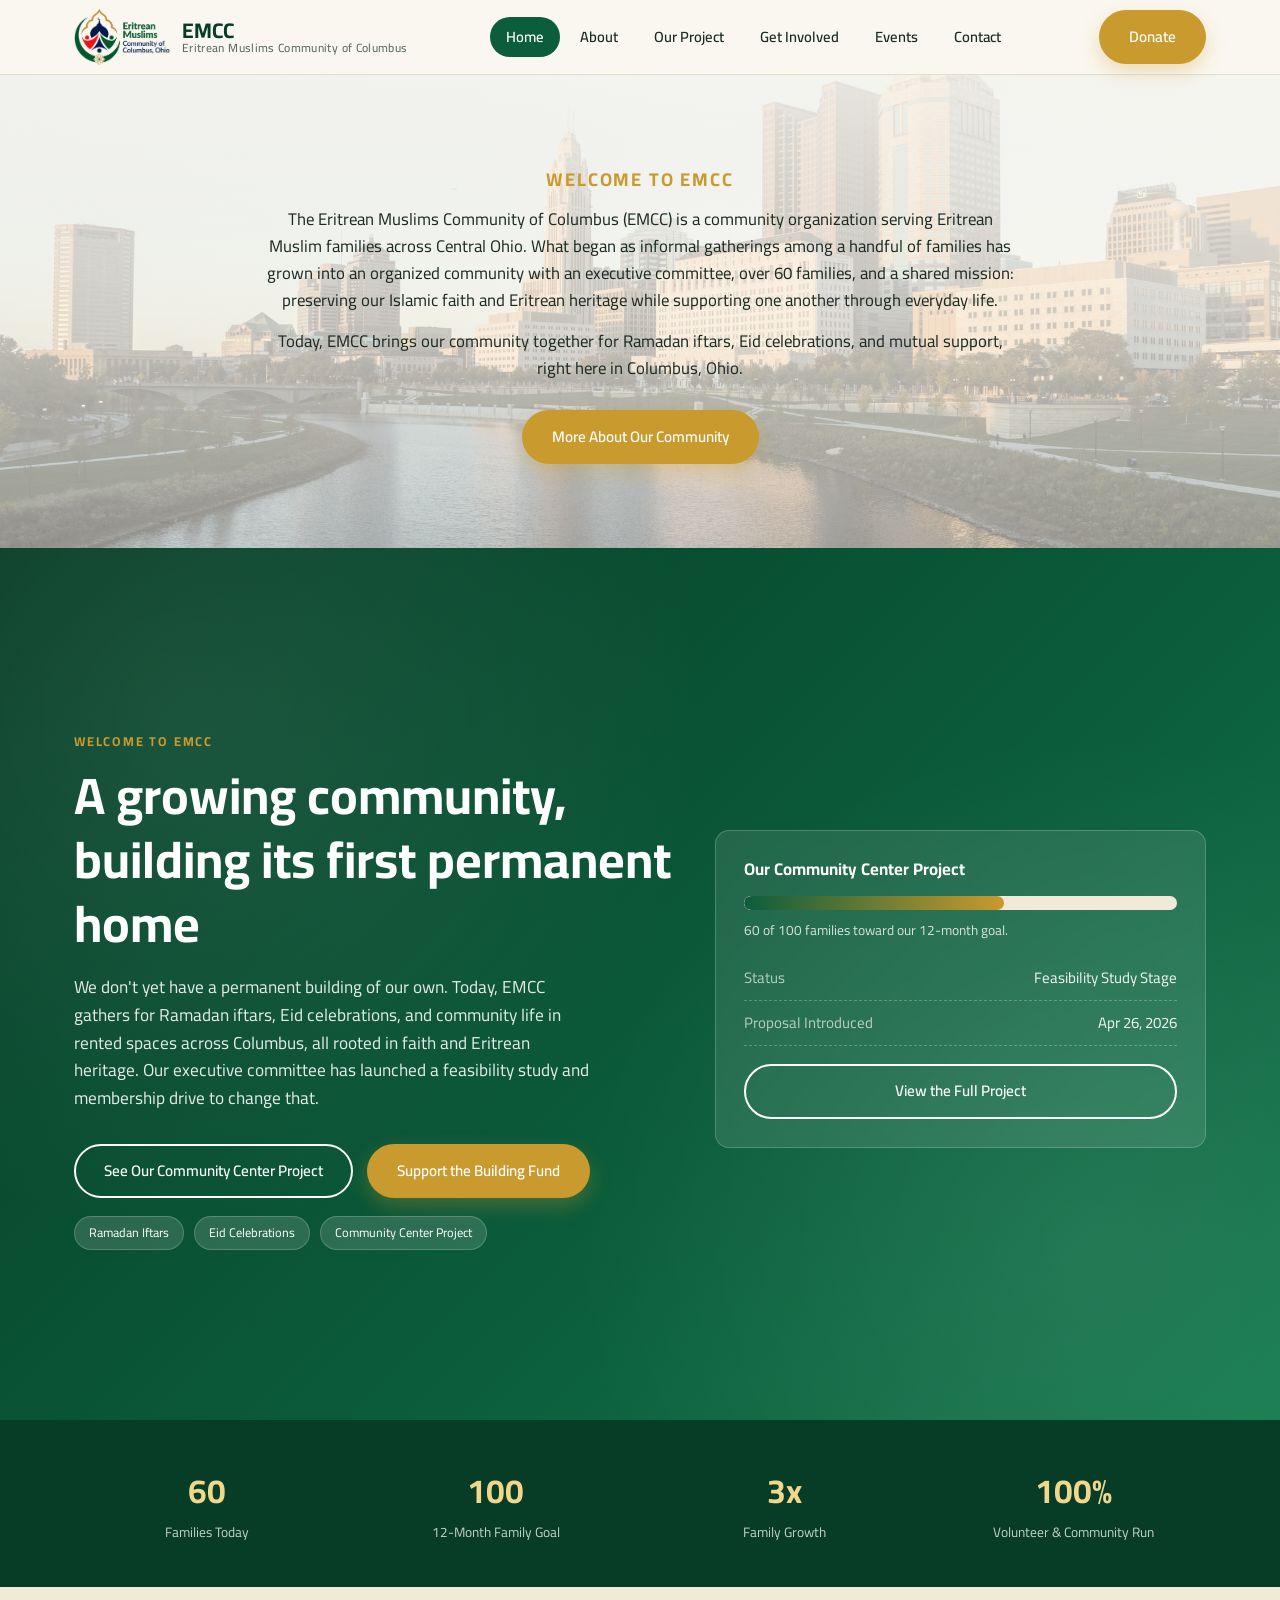
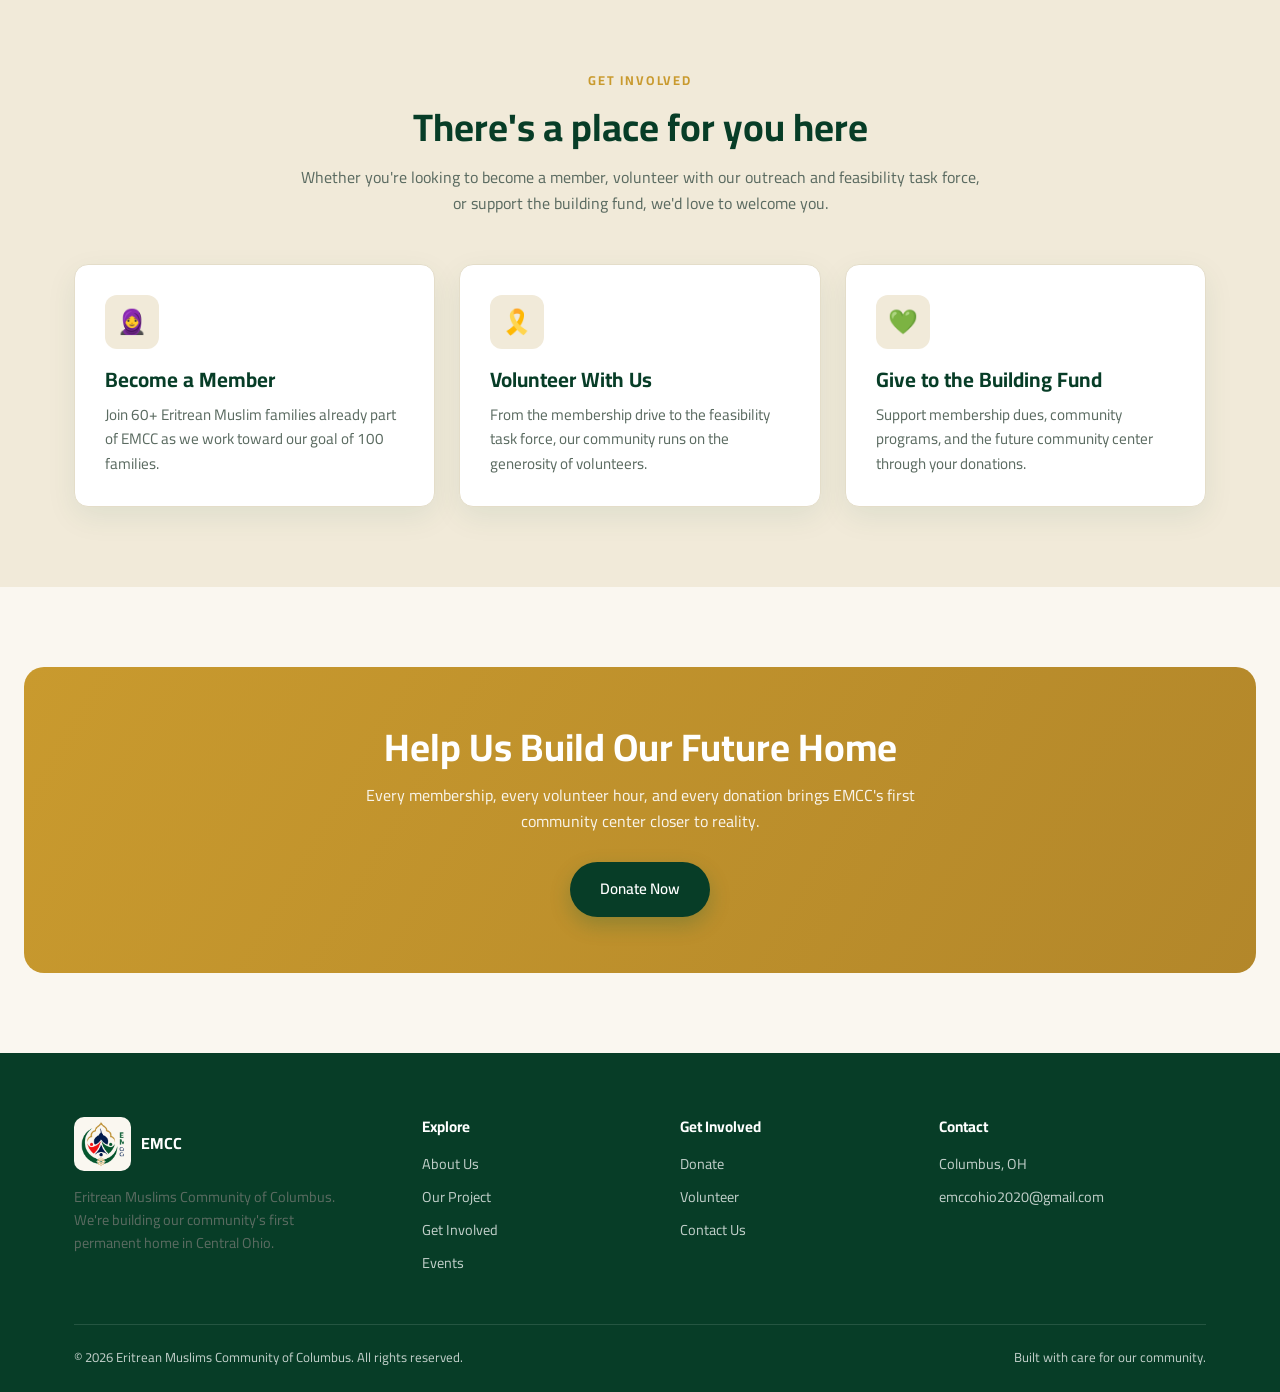
==== commit 80b7e65b: "Merge duplicate community center project sections on homepage Combines the hero and "Rooted in faith" ====
--- a/index.html
+++ b/index.html
@@ -49,7 +49,7 @@
     <div>
       <span class="eyebrow">Welcome to EMCC</span>
       <h1>A growing community, building its first permanent home</h1>
-      <p class="lead">The Eritrean Muslims Community of Columbus brings Eritrean Muslim families across Central Ohio together for Ramadan iftars, Eid celebrations, and community life. We're now working to secure our very first community center.</p>
+      <p class="lead">We don't yet have a permanent building of our own. Today, EMCC gathers for Ramadan iftars, Eid celebrations, and community life in rented spaces across Columbus, all rooted in faith and Eritrean heritage. Our executive committee has launched a feasibility study and membership drive to change that.</p>
       <div class="btn-row">
         <a href="project.html" class="btn btn-outline">See Our Community Center Project</a>
         <a href="donate.html" class="btn btn-accent">Support the Building Fund</a>
@@ -62,33 +62,11 @@
     </div>
     <div class="hero-card">
       <h3>Our Community Center Project</h3>
-      <div class="hero-info-row"><span>Current Families</span><span>60</span></div>
-      <div class="hero-info-row"><span>12-Month Goal</span><span>100 families</span></div>
+      <div class="progress-track"><div class="progress-fill" style="width:60%;"></div></div>
+      <p class="progress-caption" style="color:rgba(255,255,255,0.8); margin-bottom:14px;">60 of 100 families toward our 12-month goal.</p>
       <div class="hero-info-row"><span>Status</span><span>Feasibility Study Stage</span></div>
-      <a href="project.html" class="btn btn-outline" style="width:100%; justify-content:center; margin-top:18px;">Learn About the Project</a>
-    </div>
-  </div>
-</section>
-
-<section>
-  <div class="container grid grid-2" style="align-items:center;">
-    <div>
-      <span class="eyebrow">Who We Are</span>
-      <h2>Rooted in faith, working toward a home of our own</h2>
-      <p style="margin-top:16px;">EMCC is a home for Eritrean Muslim families across Central Ohio. We gather for Ramadan iftars and Eid celebrations, and support one another through life's milestones, all rooted in faith and Eritrean heritage.</p>
-      <p style="margin-top:16px;">We don't yet have a permanent building of our own. That's why our executive committee has launched a feasibility study and membership drive to work toward EMCC's first community center in Columbus.</p>
-      <div class="btn-row" style="margin-top:24px;">
-        <a href="about.html" class="btn btn-outline-dark">More About Us</a>
-        <a href="project.html" class="btn btn-primary">See the Full Project</a>
-      </div>
-    </div>
-    <div class="card">
-      <h3 style="margin-bottom:16px;">Our Community Center Project</h3>
-      <div class="progress-track"><div class="progress-fill" style="width:60%;"></div></div>
-      <p class="progress-caption" style="margin-bottom:14px;">60 of 100 families toward our 12-month goal.</p>
-      <div class="hero-info-row" style="border-color:var(--border); color:var(--text);"><span style="color:var(--muted);">Status</span><span>Feasibility Study Stage</span></div>
-      <div class="hero-info-row" style="border-color:var(--border); color:var(--text);"><span style="color:var(--muted);">Proposal Introduced</span><span>Apr 26, 2026</span></div>
-      <a href="project.html" class="btn btn-outline-dark" style="width:100%; justify-content:center; margin-top:18px;">View the Full Project</a>
+      <div class="hero-info-row"><span>Proposal Introduced</span><span>Apr 26, 2026</span></div>
+      <a href="project.html" class="btn btn-outline" style="width:100%; justify-content:center; margin-top:18px;">View the Full Project</a>
     </div>
   </div>
 </section>
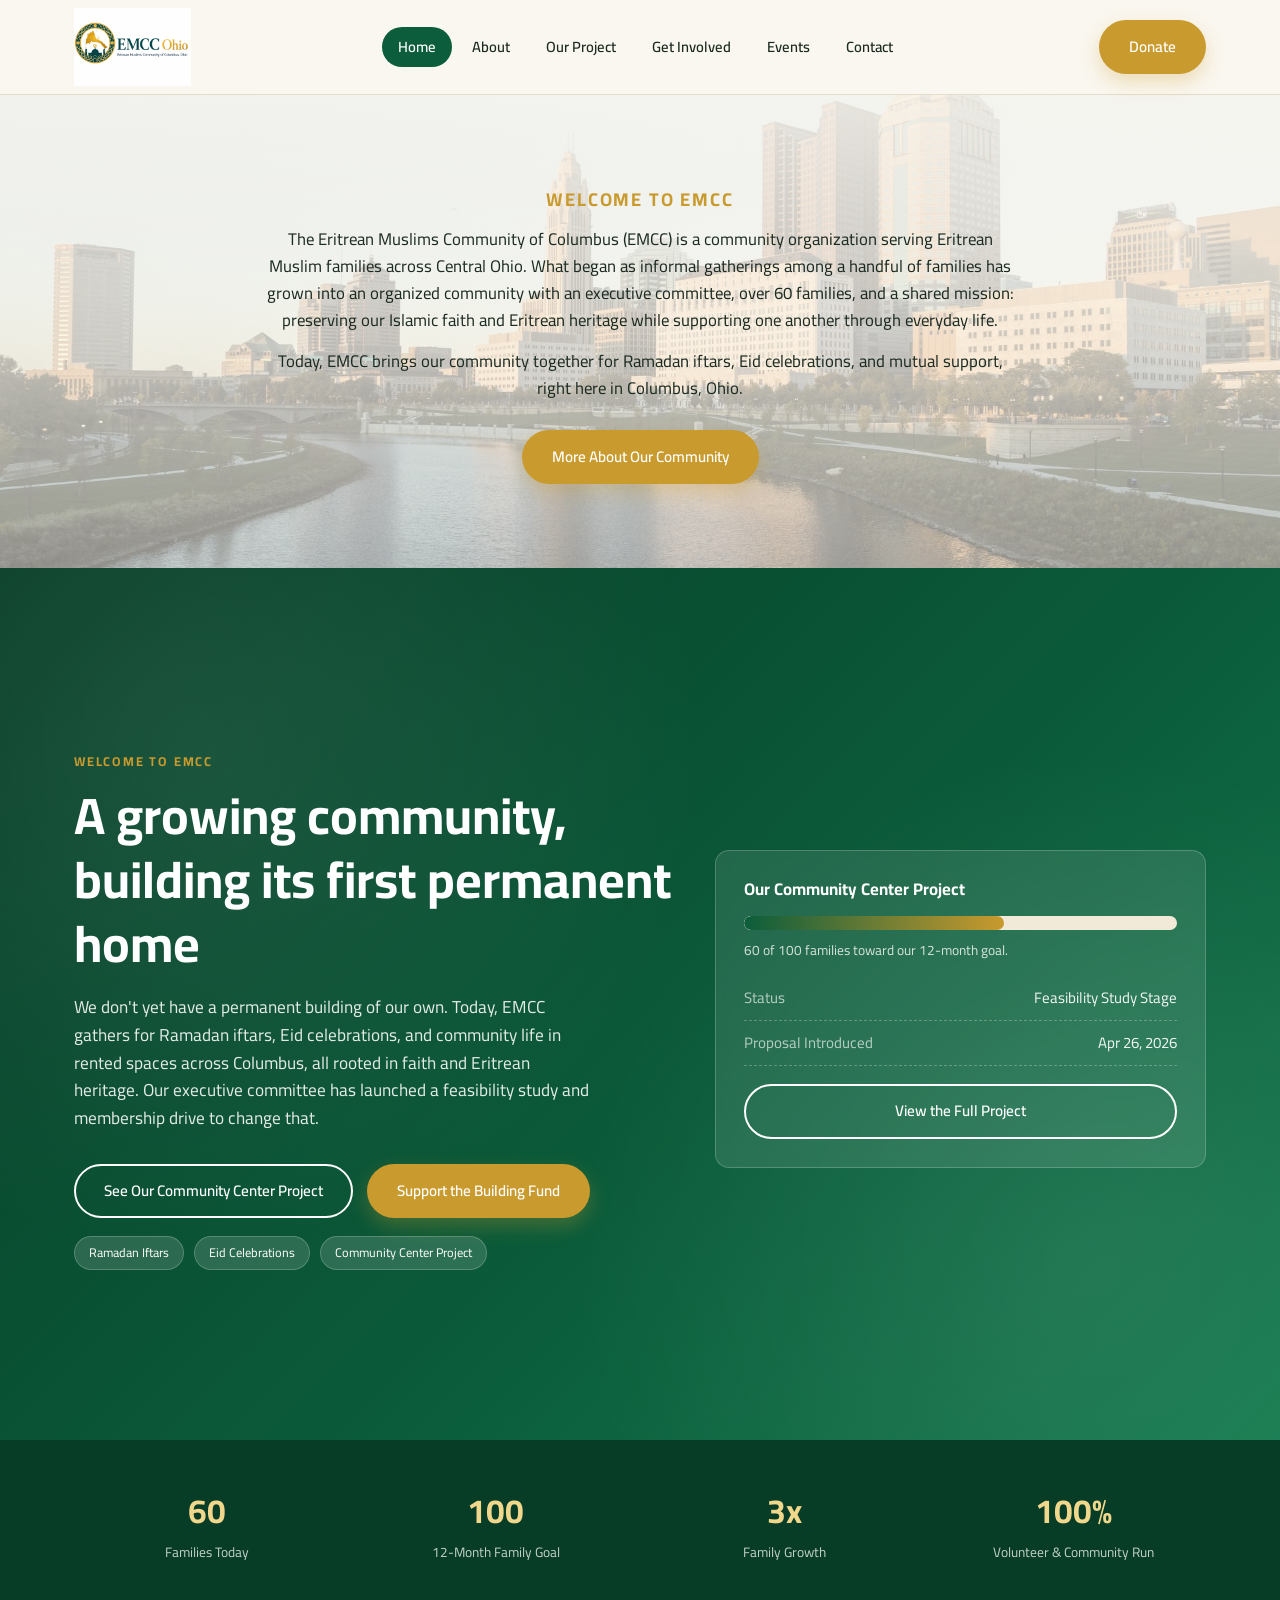
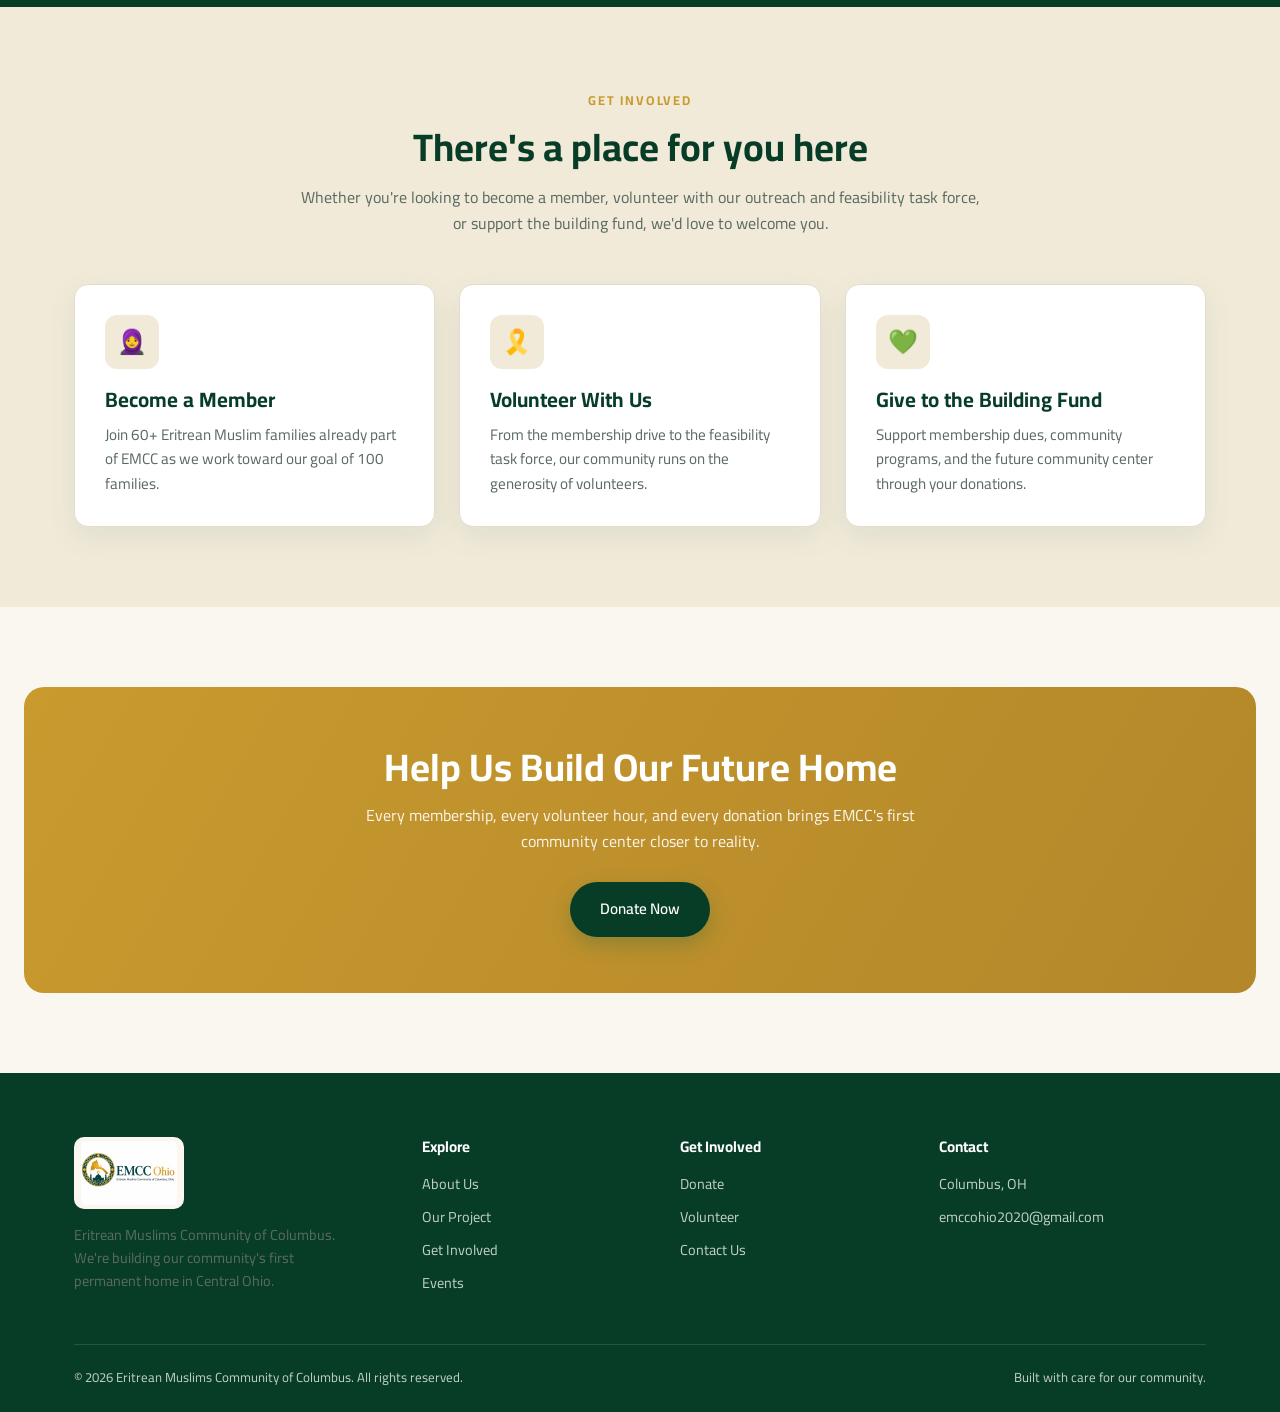
==== commit 710f7f8c: "Drop redundant brand text next to logo, enlarge logo The new logo already contains the EMCC wordmark" ====
--- a/index.html
+++ b/index.html
@@ -16,7 +16,6 @@
   <div class="header-inner container">
     <a href="index.html" class="brand">
       <img src="assets/img/emcc-logo-full.png" alt="EMCC: Eritrean Muslims Community of Columbus" class="brand-mark-full">
-      <span class="brand-text">EMCC<span class="full">Eritrean Muslims Community of Columbus</span></span>
     </a>
     <nav class="nav-links">
       <a href="index.html">Home</a>
@@ -119,7 +118,7 @@
   <div class="container">
     <div class="footer-grid">
       <div>
-        <div class="footer-brand"><img src="assets/img/emcc-logo.png" alt="EMCC logo: map of Eritrea with crescent and star" class="brand-mark"> EMCC</div>
+        <div class="footer-brand"><img src="assets/img/emcc-logo.png" alt="EMCC logo: map of Eritrea with crescent and star" class="brand-mark"></div>
         <p style="font-size:0.9rem; max-width:280px;">Eritrean Muslims Community of Columbus. We're building our community's first permanent home in Central Ohio.</p>
       </div>
       <div>
--- a/assets/css/style.css
+++ b/assets/css/style.css
@@ -148,7 +148,7 @@
 }
 
 .brand-mark {
-  height: 54px;
+  height: 72px;
   width: auto;
   display: block;
   flex-shrink: 0;
@@ -159,7 +159,7 @@
 }
 
 .brand-mark-full {
-  height: 58px;
+  height: 78px;
   width: auto;
   display: block;
   flex-shrink: 0;
@@ -168,9 +168,6 @@
   border-radius: 0;
   padding: 0;
 }
-
-.brand-text { display: flex; flex-direction: column; line-height: 1.15; }
-.brand-text .full { font-size: 0.74rem; font-weight: 500; color: var(--muted); letter-spacing: 0.03em; }
 
 .nav-links {
   display: flex;
@@ -658,8 +655,7 @@
 @media (max-width: 720px) {
   .header-inner { padding: 8px 16px; }
   .brand { font-size: 1.05rem; gap: 8px; }
-  .brand-mark-full { height: 40px; }
-  .brand-text .full { display: none; }
+  .brand-mark-full { height: 52px; }
   .header-cta { gap: 6px; }
   .header-cta .btn { padding: 9px 16px; font-size: 0.85rem; }
   .nav-links { display: none; }
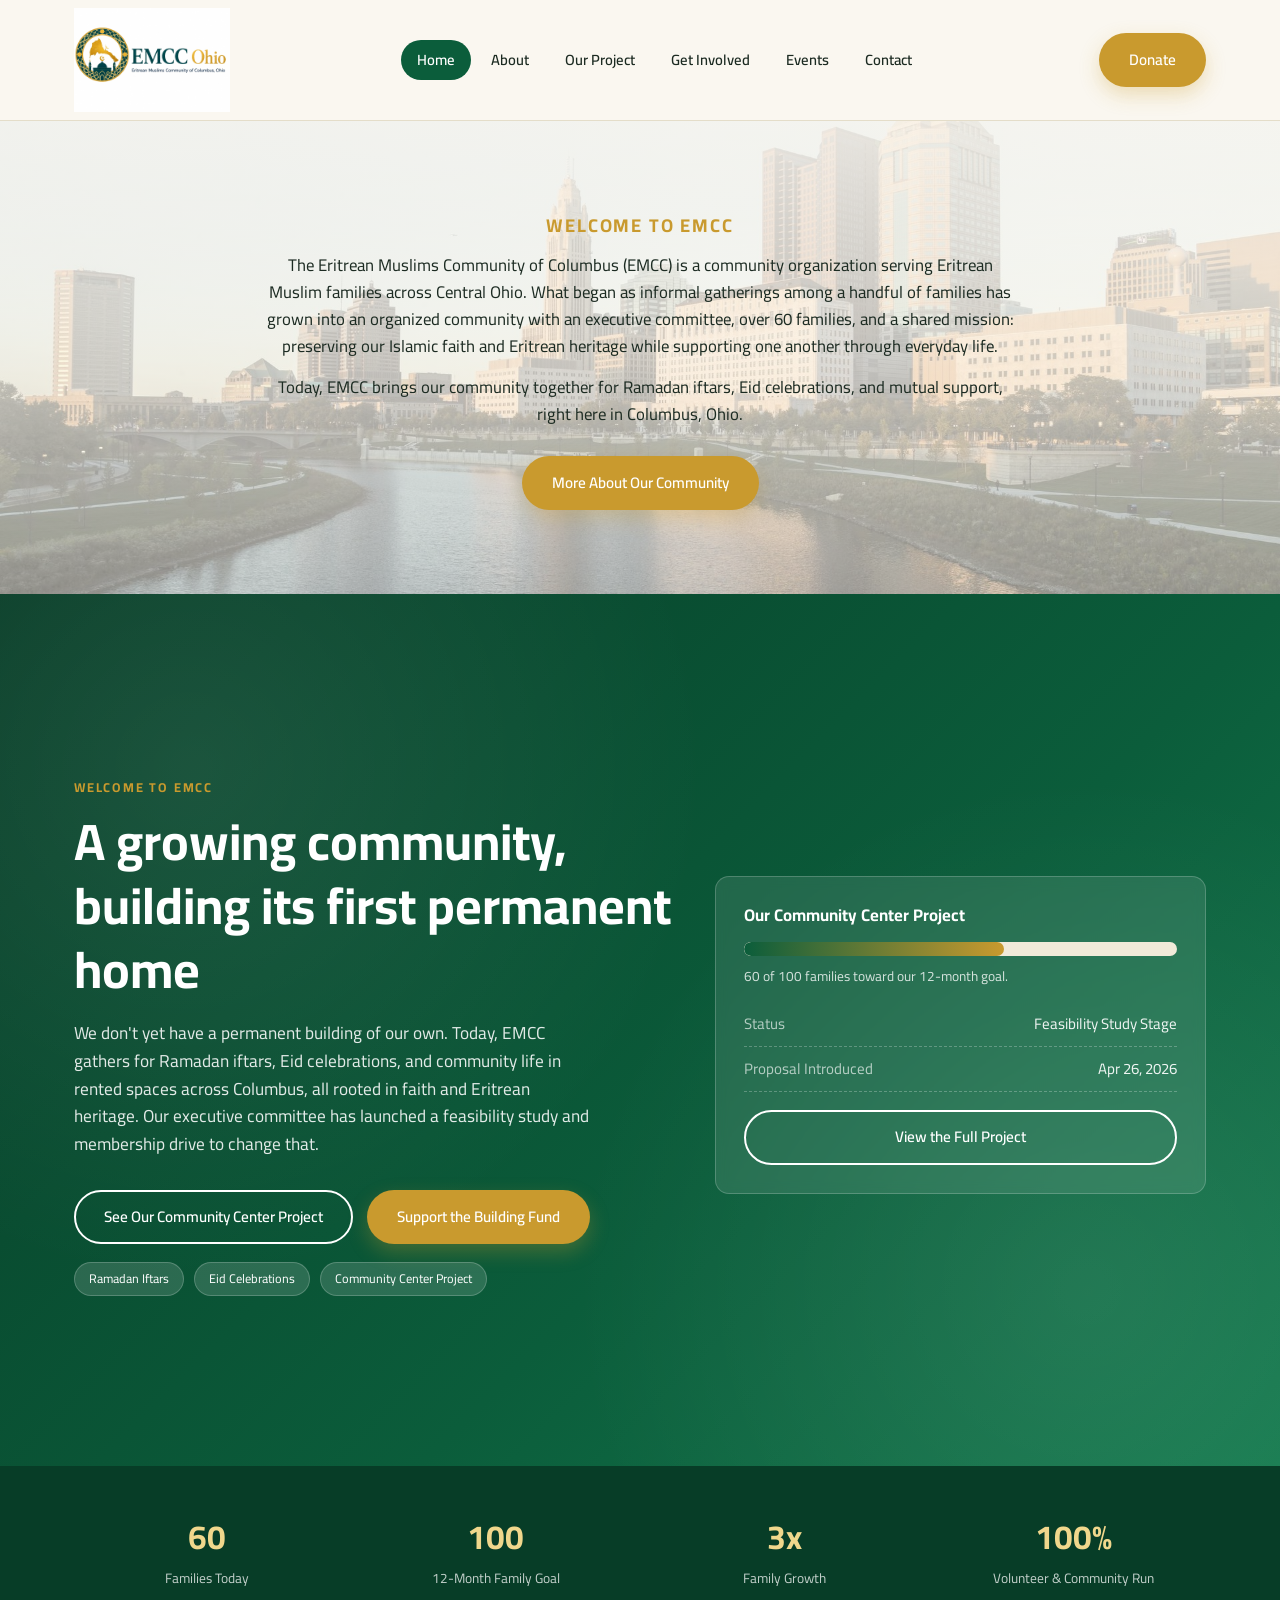
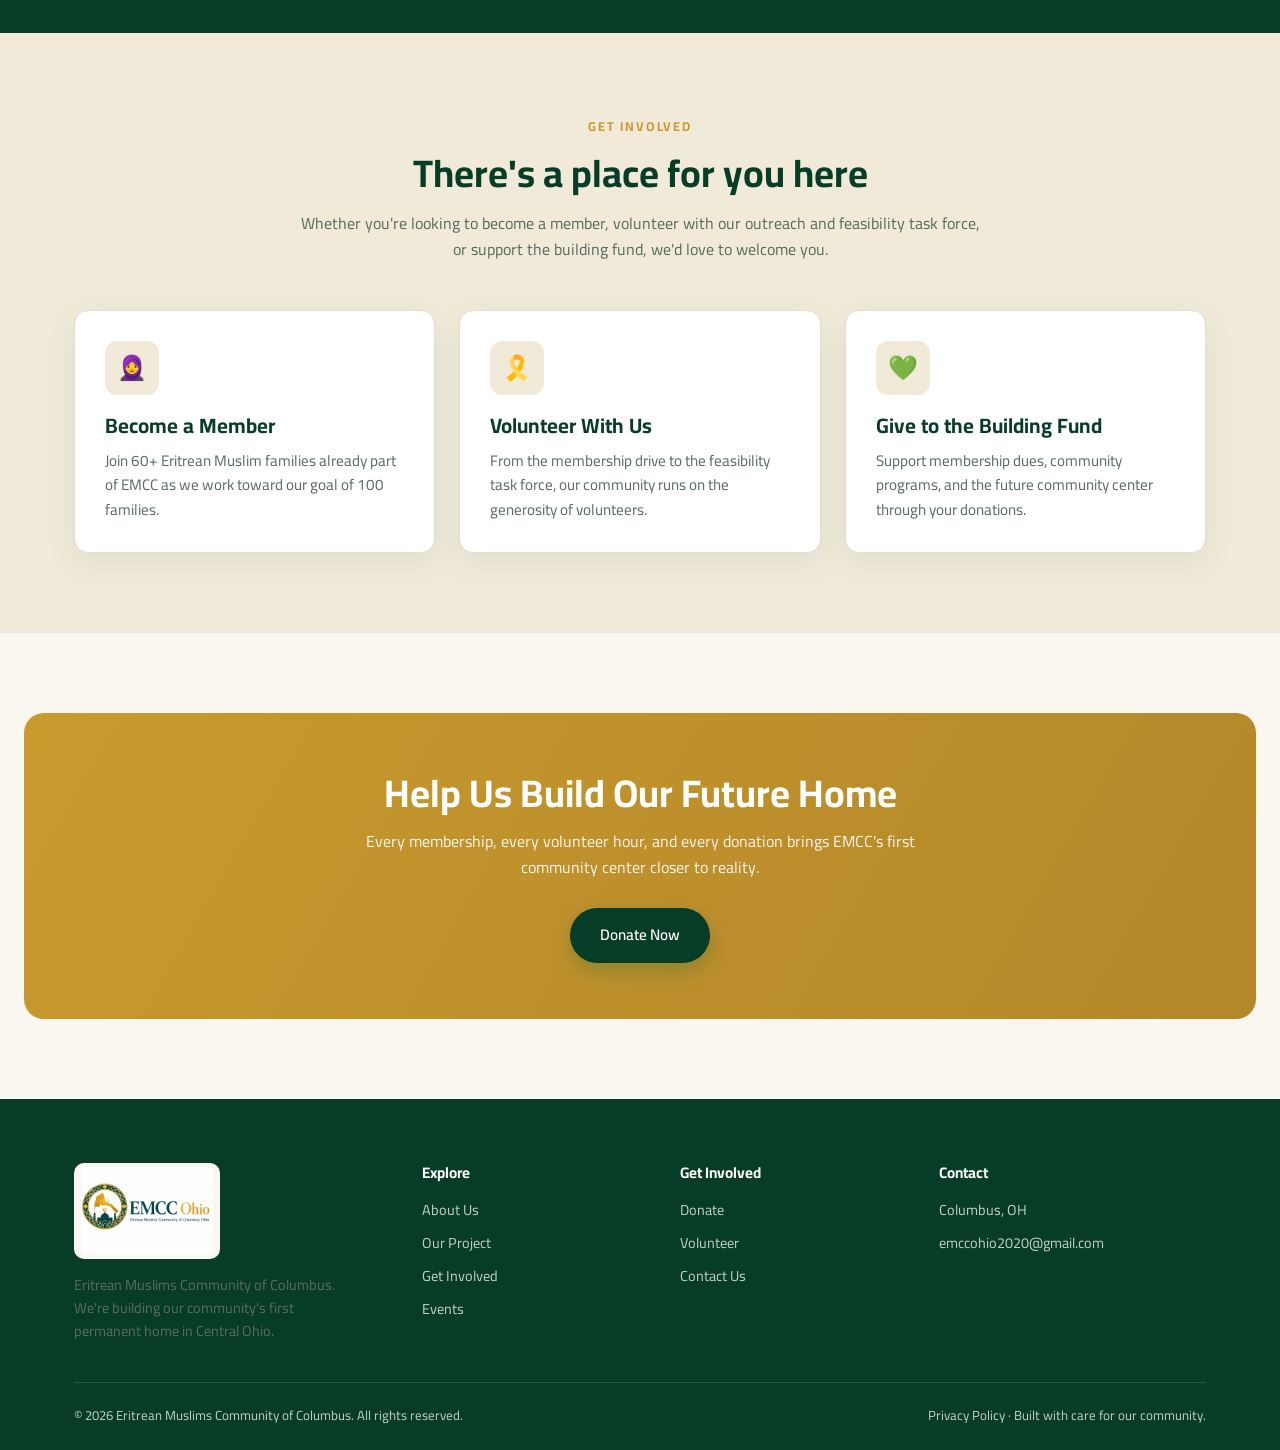
==== commit 40743017: "Add privacy policy page and footer links Covers website contact form and donations, membership recor" ====
--- a/index.html
+++ b/index.html
@@ -148,7 +148,7 @@
     </div>
     <div class="footer-bottom">
       <span>© <span class="js-year"></span> Eritrean Muslims Community of Columbus. All rights reserved.</span>
-      <span>Built with care for our community.</span>
+      <span><a href="privacy.html">Privacy Policy</a> · Built with care for our community.</span>
     </div>
   </div>
 </footer>
--- a/assets/css/style.css
+++ b/assets/css/style.css
@@ -148,7 +148,7 @@
 }
 
 .brand-mark {
-  height: 72px;
+  height: 96px;
   width: auto;
   display: block;
   flex-shrink: 0;
@@ -159,7 +159,7 @@
 }
 
 .brand-mark-full {
-  height: 78px;
+  height: 104px;
   width: auto;
   display: block;
   flex-shrink: 0;
@@ -532,6 +532,125 @@
 .form-status { margin-top: 14px; font-size: 0.9rem; font-weight: 600; display: none; }
 .form-status.show { display: block; }
 .form-status.ok { color: var(--primary); }
+.form-status.error { color: #c0392b; }
+
+.give-panel {
+  max-width: 560px;
+  margin: 0 auto;
+  background: var(--white);
+  border-radius: var(--radius);
+  border: 1px solid var(--border);
+  box-shadow: var(--shadow);
+  overflow: hidden;
+}
+
+.give-method-toggle {
+  display: flex;
+}
+
+.give-method-option {
+  flex: 1;
+  display: flex;
+  align-items: center;
+  justify-content: center;
+  text-align: center;
+  gap: 8px;
+  padding: 16px 12px;
+  font-weight: 600;
+  font-size: 0.92rem;
+  cursor: pointer;
+  background: var(--cream-dark);
+  color: var(--muted);
+  border-bottom: 3px solid transparent;
+  transition: background 0.2s ease, color 0.2s ease;
+}
+
+.give-method-option input {
+  position: absolute;
+  opacity: 0;
+  pointer-events: none;
+}
+
+.give-method-option:has(input:checked) {
+  background: var(--white);
+  color: var(--primary-dark);
+  border-bottom-color: var(--primary);
+}
+
+.give-method-panel { padding: 28px 30px 32px; }
+.give-method-panel h3 { margin-bottom: 10px; }
+
+.give-zelle-email {
+  font-size: 1.15rem;
+  color: var(--primary-dark);
+  margin: 10px 0;
+}
+
+.give-amounts {
+  display: flex;
+  flex-wrap: wrap;
+  gap: 10px;
+  margin-top: 18px;
+  align-items: center;
+}
+
+.amount-btn {
+  padding: 10px 18px;
+  border-radius: 999px;
+  border: 1px solid var(--border);
+  background: var(--cream);
+  color: var(--text);
+  font-weight: 600;
+  font-size: 0.92rem;
+  cursor: pointer;
+  transition: background 0.2s ease, color 0.2s ease, border-color 0.2s ease;
+}
+
+.amount-btn:hover { border-color: var(--primary); }
+.amount-btn.active {
+  background: var(--primary);
+  border-color: var(--primary);
+  color: var(--white);
+}
+
+.amount-custom {
+  display: flex;
+  align-items: center;
+  gap: 8px;
+}
+
+.amount-custom label {
+  font-size: 0.85rem;
+  color: var(--muted);
+  font-weight: 600;
+}
+
+.amount-custom input {
+  width: 110px;
+  padding: 9px 12px;
+  border-radius: 999px;
+  border: 1px solid var(--border);
+  font-family: inherit;
+  font-size: 0.92rem;
+}
+
+.amount-custom input:focus {
+  outline: none;
+  border-color: var(--primary);
+  box-shadow: 0 0 0 3px rgba(11,93,59,0.12);
+}
+
+#paypal-button-container { margin-top: 22px; max-width: 360px; }
+
+.give-paypal-note {
+  font-size: 0.8rem;
+  color: var(--muted);
+  margin-top: 14px;
+}
+
+@media (max-width: 560px) {
+  .give-method-option { font-size: 0.82rem; padding: 14px 8px; }
+}
 
 .map-embed {
   border-radius: var(--radius);
@@ -655,7 +774,7 @@
 @media (max-width: 720px) {
   .header-inner { padding: 8px 16px; }
   .brand { font-size: 1.05rem; gap: 8px; }
-  .brand-mark-full { height: 52px; }
+  .brand-mark-full { height: 68px; }
   .header-cta { gap: 6px; }
   .header-cta .btn { padding: 9px 16px; font-size: 0.85rem; }
   .nav-links { display: none; }
